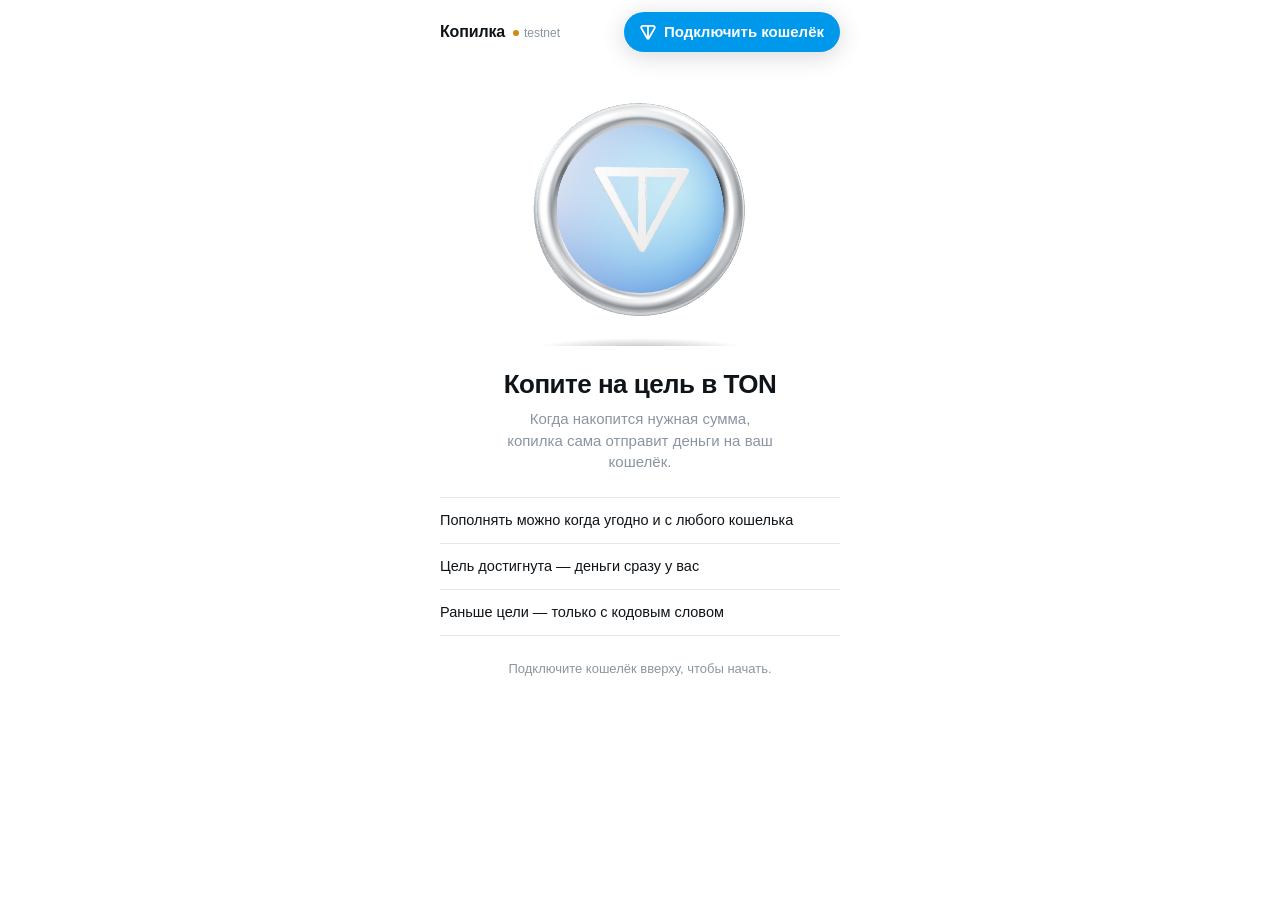
==== index.html @ f7be2a15 "Копилка TON: мини-приложение (testnet) Co-Authored-By: Claude Opus 5.5 <noreply@anthropic.com>" ====
<!doctype html>
<html lang="ru">
<head>
    <meta charset="utf-8" />
    <meta name="viewport" content="width=device-width, initial-scale=1, viewport-fit=cover" />
    <title>Копилка TON</title>
    <script src="https://telegram.org/js/telegram-web-app.js"></script>
    <link rel="icon" href="./icon.png" />
  <script type="module" crossorigin src="./assets/index-jgTUaUmh.js"></script>
  <link rel="stylesheet" crossorigin href="./assets/index-Dn2rWRCj.css">
</head>
<body>
<main class="app">
    <header class="top">
        <div class="brand">
            <span class="name">Копилка</span>
            <span class="net" id="net"></span>
        </div>
        <div id="ton-connect"></div>
    </header>

    <!-- Кошелёк не подключён -->
    <section id="view-connect" class="view" hidden>
        <div class="stage" id="coin-connect"></div>
        <div class="intro">
            <h1>Копите на цель в TON</h1>
            <p>Когда накопится нужная сумма, копилка сама отправит деньги на ваш кошелёк.</p>
        </div>
        <ul class="points">
            <li>Пополнять можно когда угодно и с любого кошелька</li>
            <li>Цель достигнута — деньги сразу у вас</li>
            <li>Раньше цели — только с кодовым словом</li>
        </ul>
        <p class="hint center">Подключите кошелёк вверху, чтобы начать.</p>
        <p class="warn" id="wrong-net" hidden></p>
    </section>

    <!-- Шаг 1: цель -->
    <section id="view-create" class="view" hidden>
        <form id="create-form" class="form" novalidate>
            <h1>Новая копилка</h1>
            <label class="field">
                <span>На какую сумму копим, TON</span>
                <input type="number" id="c-goal" min="1" step="1" inputmode="decimal" placeholder="500" required />
            </label>
            <label class="field">
                <span>Первый взнос, TON</span>
                <input type="number" id="c-first" min="0.1" step="0.1" value="1" inputmode="decimal" required />
            </label>
            <p class="summary" id="c-summary"></p>
            <p class="error" id="c-error" hidden></p>
            <button type="submit" class="primary">Дальше</button>
            <button type="button" class="link" id="c-back" hidden>Назад</button>
        </form>
    </section>

    <!-- Шаг 2: кодовое слово -->
    <section id="view-code" class="view" hidden>
        <div class="form">
            <h1>Ваше кодовое слово</h1>
            <p class="muted">Оно нужно, только если захотите забрать деньги раньше цели. Запишите его на бумагу или отдайте человеку, которому доверяете.</p>
            <div class="code" id="k-word">—</div>
            <button type="button" class="link center" id="k-copy">Скопировать</button>
            <p class="note">Слово показывается <b>один раз</b> и нигде не сохраняется — ни в приложении, ни в блокчейне. Потеряете его — деньги придут только после достижения цели.</p>
            <label class="check">
                <input type="checkbox" id="k-saved" />
                <span>Я сохранил(а) кодовое слово</span>
            </label>
            <button type="button" class="primary" id="k-create" disabled>Создать копилку</button>
            <button type="button" class="link" id="k-back">Назад</button>
        </div>
    </section>

    <!-- Копилка -->
    <section id="view-piggy" class="view" hidden>
        <div class="switcher" id="switcher" hidden>
            <select id="p-select" aria-label="Выбрать копилку"></select>
            <button type="button" class="link" id="p-new">Новая</button>
        </div>

        <div class="jar">
            <div class="ring-wrap">
                <svg class="ring" viewBox="0 0 100 100" aria-hidden="true">
                    <circle class="ring-track" cx="50" cy="50" r="47" />
                    <circle class="ring-fill" id="p-ring" cx="50" cy="50" r="47" pathLength="100" />
                </svg>
                <div class="stage" id="coin-piggy"></div>
            </div>
            <div class="balance"><span id="p-balance">—</span> <small>TON</small></div>
            <div class="status" id="p-status">—</div>
        </div>

        <div class="block" id="p-closed" hidden>
            <p class="center"><b>Копилка открыта.</b> Все деньги отправлены на ваш кошелёк.</p>
            <button type="button" class="primary" id="p-closed-new">Новая копилка</button>
            <button type="button" class="link center" id="p-forget">Убрать из списка</button>
        </div>

        <p class="block hint center" id="p-pending" hidden>Ждём подтверждения в сети — обычно до минуты.</p>

        <form class="block" id="p-deposit-form" novalidate>
            <div class="row">
                <input type="number" id="p-amount" min="0.01" step="0.1" inputmode="decimal" placeholder="Сумма, TON" aria-label="Сумма пополнения в TON" />
                <button type="submit" class="primary">Отложить</button>
            </div>
            <div class="chips" id="p-chips">
                <button type="button" data-amount="1">1</button>
                <button type="button" data-amount="5">5</button>
                <button type="button" data-amount="10">10</button>
                <button type="button" data-amount="25">25</button>
            </div>
        </form>

        <dl class="facts" id="p-facts">
            <div><dt>Цель</dt><dd id="p-goal">—</dd></div>
            <div><dt>Осталось</dt><dd id="p-left">—</dd></div>
            <div><dt>Всего внесено</dt><dd id="p-total">—</dd></div>
        </dl>

        <details class="block unlock" id="p-unlock">
            <summary>Забрать раньше цели</summary>
            <p class="hint">Введите кодовое слово, которое вы получили при создании копилки. Все деньги уйдут на ваш кошелёк, а копилка закроется.</p>
            <div class="row">
                <input type="text" id="p-word" autocomplete="off" autocapitalize="characters" spellcheck="false" placeholder="XXXX-XXXX-XXXX-XXXX" aria-label="Кодовое слово" />
                <button type="button" class="secondary" id="p-unlock-btn">Открыть</button>
            </div>
        </details>

        <div class="block addr">
            <span class="hint">Адрес копилки — пополнять можно с любого кошелька</span>
            <code id="p-address">—</code>
            <div class="row links">
                <button type="button" class="link" id="p-copy">Скопировать</button>
                <a class="link" id="p-explorer" target="_blank" rel="noopener">Tonviewer</a>
            </div>
        </div>
    </section>

    <div class="toast" id="toast" role="status" hidden></div>
</main>
</body>
</html>
---- assets/index-Dn2rWRCj.css ----
:root{--bg:var(--tg-theme-bg-color,#fff);--fg:var(--tg-theme-text-color,#0f1419);--muted:var(--tg-theme-hint-color,#8b95a1);--field:var(--tg-theme-secondary-bg-color,#f3f5f7);--accent:#0098ea;--accent-fg:#fff;--line:color-mix(in srgb, var(--muted) 22%, transparent);--ok:#2aa865;--warn:#d08a0e;--bad:var(--tg-theme-destructive-text-color,#e5484d);--font:-apple-system, BlinkMacSystemFont, "SF Pro Text", "Segoe UI", Roboto, "Helvetica Neue", Arial, sans-serif;--lightningcss-light:initial;--lightningcss-dark: ;color-scheme:light}@media (prefers-color-scheme:dark){:root{--bg:var(--tg-theme-bg-color,#0e1116);--fg:var(--tg-theme-text-color,#eef1f4);--muted:var(--tg-theme-hint-color,#7d8894);--field:var(--tg-theme-secondary-bg-color,#171b21);--lightningcss-light: ;--lightningcss-dark:initial;color-scheme:dark}}*{box-sizing:border-box}html,body{background:var(--bg);color:var(--fg);font:15px/1.45 var(--font);-webkit-font-smoothing:antialiased;margin:0}[hidden]{display:none!important}p{margin:0}.app{max-width:440px;padding:10px max(20px, env(safe-area-inset-right)) calc(32px + env(safe-area-inset-bottom)) max(20px, env(safe-area-inset-left));flex-direction:column;gap:8px;margin:0 auto;display:flex}.top{justify-content:space-between;align-items:center;gap:12px;min-height:44px;display:flex}.brand{white-space:nowrap;align-items:baseline;gap:8px;min-width:0;display:flex}#ton-connect{flex-shrink:0}.name{letter-spacing:-.01em;font-size:16px;font-weight:600}.net{color:var(--muted);font-size:12px}.net.test:before{content:"";background:var(--warn);vertical-align:1px;border-radius:50%;width:6px;height:6px;margin-right:5px;display:inline-block}@media (max-width:420px){.net{font-size:0}.net.test:before{margin-right:0}}.view{flex-direction:column;gap:24px;padding-top:4px;display:flex}.stage{aspect-ratio:1;width:100%;max-width:280px;margin:0 auto;position:relative}.stage canvas{cursor:grab;display:block}.stage canvas:active{cursor:grabbing}.intro{text-align:center;flex-direction:column;gap:8px;display:flex}h1{letter-spacing:-.02em;text-wrap:balance;margin:0;font-size:26px;font-weight:700;line-height:1.15}.intro p{color:var(--muted);max-width:32ch;margin:0 auto}.points{gap:0;margin:0;padding:0;list-style:none;display:grid}.points li{border-top:1px solid var(--line);padding:12px 0;font-size:14.5px}.points li:last-child{border-bottom:1px solid var(--line)}.hint{color:var(--muted);font-size:13px}#view-connect .hint{text-align:center}.warn{color:var(--warn);text-align:center;font-size:14px}.form{flex-direction:column;gap:16px;display:flex}.field{flex-direction:column;gap:6px;display:flex}.field>span{color:var(--muted);font-size:13px}.field em{opacity:.75;font-style:normal}input,select{font:inherit;color:var(--fg);background:var(--field);appearance:none;border:1px solid #0000;border-radius:12px;width:100%;min-width:0;padding:12px 14px;font-size:16px}select{background-image:linear-gradient(45deg, transparent 50%, var(--muted) 50%), linear-gradient(135deg, var(--muted) 50%, transparent 50%);background-position:calc(100% - 20px) 52%,calc(100% - 15px) 52%;background-repeat:no-repeat;background-size:5px 5px;padding-right:36px}input:focus,select:focus{border-color:var(--accent);outline:none}button:focus-visible,a:focus-visible,summary:focus-visible{outline:2px solid var(--accent);outline-offset:2px;border-radius:8px}.chips{flex-wrap:wrap;gap:6px;margin-top:-8px;display:flex}.chips button{font:inherit;cursor:pointer;color:var(--fg);border:1px solid var(--line);background:0 0;border-radius:999px;padding:6px 12px;font-size:13px}.chips button:hover{border-color:var(--accent)}.summary{color:var(--muted);font-size:13.5px;line-height:1.5}.error{color:var(--bad);font-size:14px}button,a.link{font:inherit;cursor:pointer;text-decoration:none}.primary,.secondary{text-align:center;border:0;border-radius:14px;padding:14px 18px;font-size:15px;font-weight:600}.primary{background:var(--accent);color:var(--accent-fg)}.secondary{background:var(--field);color:var(--fg)}.primary:disabled,.secondary:disabled{opacity:.4;cursor:not-allowed}.link{color:var(--accent);background:0 0;border:0;padding:4px 0;font-size:14px}.row{flex-wrap:wrap;align-items:center;gap:8px;display:flex}.row>input{flex:140px}.row.links{gap:18px}.switcher{align-items:center;gap:12px;display:flex}.switcher select{flex:1;padding:9px 36px 9px 12px;font-size:14px}.jar{text-align:center;flex-direction:column;align-items:center;gap:6px;display:flex}.jar .stage{max-width:240px;margin-bottom:4px}.balance{letter-spacing:-.03em;font-variant-numeric:tabular-nums;font-size:44px;font-weight:700;line-height:1}.balance small{color:var(--muted);letter-spacing:0;font-size:17px;font-weight:500}.status{color:var(--muted);font-size:13px}.status.open{color:var(--ok)}.status.emergency{color:var(--warn)}.goal{width:100%;margin-top:10px}.bar{background:var(--line);border-radius:999px;height:4px;overflow:hidden}.bar i{background:var(--accent);border-radius:999px;width:0;height:100%;transition:width .8s;display:block}.goal p{color:var(--muted);font-variant-numeric:tabular-nums;margin-top:8px;font-size:12.5px}.facts{margin:0}.facts div{border-top:1px solid var(--line);justify-content:space-between;gap:16px;padding:12px 0;display:flex}.facts div:last-child{border-bottom:1px solid var(--line)}.facts dt{color:var(--muted);white-space:nowrap}.facts dd{text-align:right;font-variant-numeric:tabular-nums;margin:0}.block{flex-direction:column;gap:10px;display:flex}.block .chips{margin-top:0}.center{text-align:center;align-self:center}.muted{color:var(--muted)}.ring-wrap{aspect-ratio:1;width:100%;max-width:270px;margin:0 auto 6px;position:relative}.ring{width:100%;height:100%;position:absolute;inset:0;transform:rotate(-90deg)}.ring circle{fill:none;stroke-width:1.6px}.ring-track{stroke:var(--line)}.ring-fill{stroke:var(--accent);stroke-linecap:round;stroke-dasharray:0 100;transition:stroke-dasharray 1s cubic-bezier(.2,.8,.2,1)}.ring-wrap .stage{aspect-ratio:auto;width:auto;max-width:none;position:absolute;inset:7%}.code{letter-spacing:.06em;text-align:center;background:var(--field);-webkit-user-select:all;user-select:all;word-break:break-word;border-radius:16px;padding:20px 12px;font:600 24px/1.2 ui-monospace,SFMono-Regular,Menlo,Consolas,monospace}.note{color:var(--muted);font-size:13.5px;line-height:1.5}.note b{color:var(--fg)}.check{cursor:pointer;align-items:center;gap:10px;font-size:15px;display:flex}.check input{width:20px;height:20px;accent-color:var(--accent);appearance:auto;-webkit-appearance:checkbox;flex:none;padding:0}.unlock summary{cursor:pointer;color:var(--muted);text-align:center;padding:6px 0;font-size:14px;list-style:none}.unlock summary::-webkit-details-marker{display:none}.unlock[open] summary{color:var(--fg)}#p-word{letter-spacing:.04em;text-transform:uppercase;font-family:ui-monospace,SFMono-Regular,Menlo,Consolas,monospace}.addr code{word-break:break-all;color:var(--fg);font:12.5px/1.5 ui-monospace,SFMono-Regular,Menlo,Consolas,monospace}.toast{left:50%;bottom:calc(20px + env(safe-area-inset-bottom));background:var(--fg);max-width:min(90vw,420px);color:var(--bg);z-index:10;border-radius:999px;padding:10px 16px;font-size:14px;position:fixed;transform:translate(-50%)}@media (prefers-reduced-motion:reduce){.bar i{transition:none}}
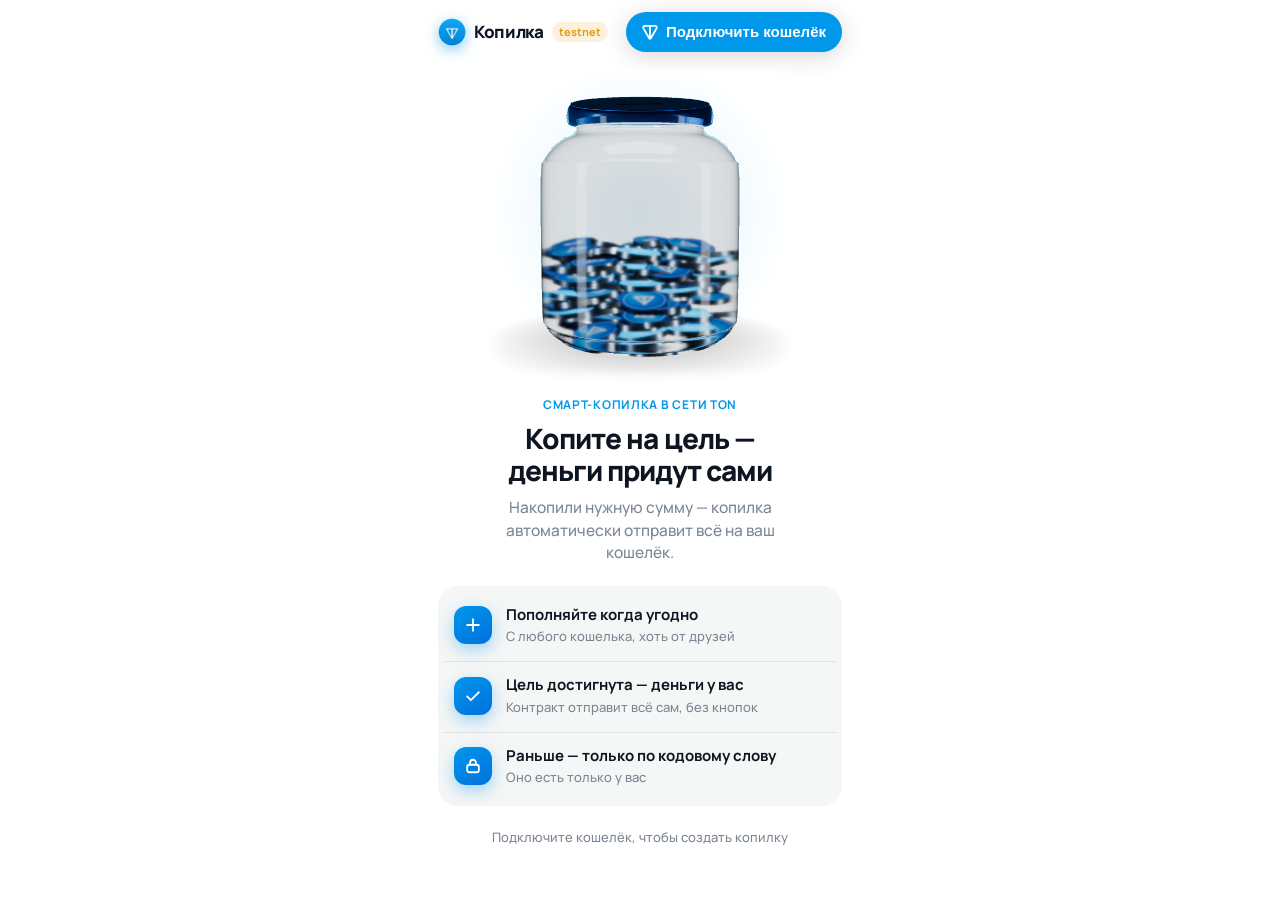
==== commit 53c7e202: "Новый дизайн и 3D-копилка: стеклянная банка с монетами TON Co-Authored-By: Claude Opus 5.5 <noreply@" ====
--- a/index.html
+++ b/index.html
@@ -5,14 +5,18 @@
     <meta name="viewport" content="width=device-width, initial-scale=1, viewport-fit=cover" />
     <title>Копилка TON</title>
     <script src="https://telegram.org/js/telegram-web-app.js"></script>
+    <link rel="preconnect" href="https://fonts.googleapis.com" />
+    <link rel="preconnect" href="https://fonts.gstatic.com" crossorigin />
+    <link rel="stylesheet" href="https://fonts.googleapis.com/css2?family=Manrope:wght@400;500;600;700;800&display=swap" />
     <link rel="icon" href="./icon.png" />
-  <script type="module" crossorigin src="./assets/index-jgTUaUmh.js"></script>
-  <link rel="stylesheet" crossorigin href="./assets/index-Dn2rWRCj.css">
+  <script type="module" crossorigin src="./assets/index-BPa3UVWU.js"></script>
+  <link rel="stylesheet" crossorigin href="./assets/index-NDatwYWM.css">
 </head>
 <body>
 <main class="app">
     <header class="top">
         <div class="brand">
+            <img class="mark" src="./icon.png" alt="" width="28" height="28" />
             <span class="name">Копилка</span>
             <span class="net" id="net"></span>
         </div>
@@ -21,53 +25,79 @@
 
     <!-- Кошелёк не подключён -->
     <section id="view-connect" class="view" hidden>
-        <div class="stage" id="coin-connect"></div>
+        <div class="stage hero-stage" id="coin-connect"></div>
         <div class="intro">
-            <h1>Копите на цель в TON</h1>
-            <p>Когда накопится нужная сумма, копилка сама отправит деньги на ваш кошелёк.</p>
+            <span class="eyebrow">Смарт-копилка в сети TON</span>
+            <h1>Копите на цель — деньги придут сами</h1>
+            <p>Накопили нужную сумму — копилка автоматически отправит всё на ваш кошелёк.</p>
         </div>
-        <ul class="points">
-            <li>Пополнять можно когда угодно и с любого кошелька</li>
-            <li>Цель достигнута — деньги сразу у вас</li>
-            <li>Раньше цели — только с кодовым словом</li>
+        <ul class="features">
+            <li>
+                <span class="ico" aria-hidden="true"><svg viewBox="0 0 24 24"><path d="M12 5v14M5 12h14"/></svg></span>
+                <div><b>Пополняйте когда угодно</b><small>С любого кошелька, хоть от друзей</small></div>
+            </li>
+            <li>
+                <span class="ico" aria-hidden="true"><svg viewBox="0 0 24 24"><path d="M5 12.5l4.5 4.5L19 7.5"/></svg></span>
+                <div><b>Цель достигнута — деньги у вас</b><small>Контракт отправит всё сам, без кнопок</small></div>
+            </li>
+            <li>
+                <span class="ico" aria-hidden="true"><svg viewBox="0 0 24 24"><rect x="5" y="10.5" width="14" height="9" rx="2.5"/><path d="M8.5 10.5V8a3.5 3.5 0 0 1 7 0v2.5"/></svg></span>
+                <div><b>Раньше — только по кодовому слову</b><small>Оно есть только у вас</small></div>
+            </li>
         </ul>
-        <p class="hint center">Подключите кошелёк вверху, чтобы начать.</p>
+        <p class="hint center">Подключите кошелёк, чтобы создать копилку</p>
         <p class="warn" id="wrong-net" hidden></p>
     </section>
 
     <!-- Шаг 1: цель -->
     <section id="view-create" class="view" hidden>
         <form id="create-form" class="form" novalidate>
-            <h1>Новая копилка</h1>
+            <div class="step">Шаг 1 из 2</div>
+            <h1>На что копим?</h1>
+            <label class="big-field">
+                <span>Цель</span>
+                <div class="big-input">
+                    <input type="number" id="c-goal" min="1" step="1" inputmode="decimal" placeholder="500" required />
+                    <em>TON</em>
+                </div>
+            </label>
+            <div class="chips" id="c-goal-chips">
+                <button type="button" data-goal="50">50</button>
+                <button type="button" data-goal="100">100</button>
+                <button type="button" data-goal="500">500</button>
+                <button type="button" data-goal="1000">1 000</button>
+            </div>
             <label class="field">
-                <span>На какую сумму копим, TON</span>
-                <input type="number" id="c-goal" min="1" step="1" inputmode="decimal" placeholder="500" required />
-            </label>
-            <label class="field">
-                <span>Первый взнос, TON</span>
-                <input type="number" id="c-first" min="0.1" step="0.1" value="1" inputmode="decimal" required />
+                <span>Первый взнос</span>
+                <div class="suffix-input">
+                    <input type="number" id="c-first" min="0.1" step="0.1" value="1" inputmode="decimal" required />
+                    <em>TON</em>
+                </div>
             </label>
             <p class="summary" id="c-summary"></p>
             <p class="error" id="c-error" hidden></p>
             <button type="submit" class="primary">Дальше</button>
-            <button type="button" class="link" id="c-back" hidden>Назад</button>
+            <button type="button" class="link center" id="c-back" hidden>Назад</button>
         </form>
     </section>
 
     <!-- Шаг 2: кодовое слово -->
     <section id="view-code" class="view" hidden>
         <div class="form">
+            <div class="step">Шаг 2 из 2</div>
             <h1>Ваше кодовое слово</h1>
-            <p class="muted">Оно нужно, только если захотите забрать деньги раньше цели. Запишите его на бумагу или отдайте человеку, которому доверяете.</p>
-            <div class="code" id="k-word">—</div>
-            <button type="button" class="link center" id="k-copy">Скопировать</button>
-            <p class="note">Слово показывается <b>один раз</b> и нигде не сохраняется — ни в приложении, ни в блокчейне. Потеряете его — деньги придут только после достижения цели.</p>
+            <p class="muted">Понадобится, только если захотите забрать деньги раньше цели. Запишите на бумагу или отдайте тому, кому доверяете.</p>
+            <div class="code-card">
+                <div class="code" id="k-word">—</div>
+                <button type="button" class="chip-btn" id="k-copy">Скопировать</button>
+            </div>
+            <p class="note">Слово показывается <b>один раз</b> и нигде не сохраняется. Потеряете его — деньги придут только после достижения цели.</p>
             <label class="check">
                 <input type="checkbox" id="k-saved" />
                 <span>Я сохранил(а) кодовое слово</span>
             </label>
             <button type="button" class="primary" id="k-create" disabled>Создать копилку</button>
-            <button type="button" class="link" id="k-back">Назад</button>
+            <button type="button" class="link center" id="k-back">Назад</button>
         </div>
     </section>
 
@@ -75,63 +105,63 @@
     <section id="view-piggy" class="view" hidden>
         <div class="switcher" id="switcher" hidden>
             <select id="p-select" aria-label="Выбрать копилку"></select>
-            <button type="button" class="link" id="p-new">Новая</button>
+            <button type="button" class="chip-btn" id="p-new">+ Новая</button>
         </div>
 
         <div class="jar">
-            <div class="ring-wrap">
-                <svg class="ring" viewBox="0 0 100 100" aria-hidden="true">
-                    <circle class="ring-track" cx="50" cy="50" r="47" />
-                    <circle class="ring-fill" id="p-ring" cx="50" cy="50" r="47" pathLength="100" />
-                </svg>
-                <div class="stage" id="coin-piggy"></div>
+            <div class="stage" id="coin-piggy"></div>
+            <div class="balance"><span id="p-balance">—</span><small>TON</small></div>
+            <div class="progress">
+                <div class="bar"><i id="p-ring"></i></div>
+                <div class="progress-row"><span id="p-status">—</span><span id="p-left">—</span></div>
             </div>
-            <div class="balance"><span id="p-balance">—</span> <small>TON</small></div>
-            <div class="status" id="p-status">—</div>
         </div>
 
-        <div class="block" id="p-closed" hidden>
-            <p class="center"><b>Копилка открыта.</b> Все деньги отправлены на ваш кошелёк.</p>
+        <div class="panel" id="p-closed" hidden>
+            <p class="center"><b>Копилка открыта.</b><br />Все деньги отправлены на ваш кошелёк.</p>
             <button type="button" class="primary" id="p-closed-new">Новая копилка</button>
             <button type="button" class="link center" id="p-forget">Убрать из списка</button>
         </div>
 
-        <p class="block hint center" id="p-pending" hidden>Ждём подтверждения в сети — обычно до минуты.</p>
+        <p class="panel hint center" id="p-pending" hidden>Ждём подтверждения в сети — обычно до минуты</p>
 
-        <form class="block" id="p-deposit-form" novalidate>
+        <form class="panel" id="p-deposit-form" novalidate>
+            <div class="panel-title">Отложить</div>
             <div class="row">
-                <input type="number" id="p-amount" min="0.01" step="0.1" inputmode="decimal" placeholder="Сумма, TON" aria-label="Сумма пополнения в TON" />
-                <button type="submit" class="primary">Отложить</button>
+                <div class="suffix-input grow">
+                    <input type="number" id="p-amount" min="0.01" step="0.1" inputmode="decimal" placeholder="0" aria-label="Сумма пополнения в TON" />
+                    <em>TON</em>
+                </div>
+                <button type="submit" class="primary">Положить</button>
             </div>
             <div class="chips" id="p-chips">
-                <button type="button" data-amount="1">1</button>
-                <button type="button" data-amount="5">5</button>
-                <button type="button" data-amount="10">10</button>
-                <button type="button" data-amount="25">25</button>
+                <button type="button" data-amount="1">+1</button>
+                <button type="button" data-amount="5">+5</button>
+                <button type="button" data-amount="10">+10</button>
+                <button type="button" data-amount="25">+25</button>
             </div>
         </form>
 
-        <dl class="facts" id="p-facts">
-            <div><dt>Цель</dt><dd id="p-goal">—</dd></div>
-            <div><dt>Осталось</dt><dd id="p-left">—</dd></div>
-            <div><dt>Всего внесено</dt><dd id="p-total">—</dd></div>
-        </dl>
+        <div class="stats" id="p-facts">
+            <div><small>Цель</small><b id="p-goal">—</b></div>
+            <div><small>Внесено</small><b id="p-total">—</b></div>
+        </div>
 
-        <details class="block unlock" id="p-unlock">
+        <details class="panel unlock" id="p-unlock">
             <summary>Забрать раньше цели</summary>
-            <p class="hint">Введите кодовое слово, которое вы получили при создании копилки. Все деньги уйдут на ваш кошелёк, а копилка закроется.</p>
+            <p class="hint">Введите кодовое слово из шага создания. Все деньги уйдут на ваш кошелёк, копилка закроется.</p>
             <div class="row">
-                <input type="text" id="p-word" autocomplete="off" autocapitalize="characters" spellcheck="false" placeholder="XXXX-XXXX-XXXX-XXXX" aria-label="Кодовое слово" />
+                <input type="text" id="p-word" class="grow" autocomplete="off" autocapitalize="characters" spellcheck="false" placeholder="XXXX-XXXX-XXXX-XXXX" aria-label="Кодовое слово" />
                 <button type="button" class="secondary" id="p-unlock-btn">Открыть</button>
             </div>
         </details>
 
-        <div class="block addr">
+        <div class="addr">
             <span class="hint">Адрес копилки — пополнять можно с любого кошелька</span>
             <code id="p-address">—</code>
             <div class="row links">
                 <button type="button" class="link" id="p-copy">Скопировать</button>
-                <a class="link" id="p-explorer" target="_blank" rel="noopener">Tonviewer</a>
+                <a class="link" id="p-explorer" target="_blank" rel="noopener">Открыть в Tonviewer</a>
             </div>
         </div>
     </section>
--- a/assets/index-NDatwYWM.css
+++ b/assets/index-NDatwYWM.css
@@ -0,0 +1 @@
+:root{--bg:var(--tg-theme-bg-color,#fff);--fg:var(--tg-theme-text-color,#0d1520);--muted:var(--tg-theme-hint-color,#7c8794);--panel:color-mix(in srgb, var(--fg) 4%, var(--bg));--field:color-mix(in srgb, var(--fg) 6%, var(--bg));--line:color-mix(in srgb, var(--fg) 9%, transparent);--accent:#0098ea;--accent-2:#0070dd;--accent-soft:color-mix(in srgb, var(--accent) 14%, transparent);--ok:#20b26b;--warn:#e09b12;--bad:var(--tg-theme-destructive-text-color,#ef4f5a);--radius:20px;--font:"Manrope", -apple-system, BlinkMacSystemFont, "Segoe UI", Roboto, Arial, sans-serif;--mono:ui-monospace, SFMono-Regular, Menlo, Consolas, monospace;--lightningcss-light:initial;--lightningcss-dark: ;color-scheme:light}@media (prefers-color-scheme:dark){:root{--bg:var(--tg-theme-bg-color,#0b0f15);--fg:var(--tg-theme-text-color,#eef3f8);--muted:var(--tg-theme-hint-color,#7d8a99);--lightningcss-light: ;--lightningcss-dark:initial;color-scheme:dark}}*{box-sizing:border-box}html,body{background:var(--bg);color:var(--fg);font:500 15px/1.45 var(--font);-webkit-font-smoothing:antialiased;margin:0}[hidden]{display:none!important}p{margin:0}b{font-weight:700}.app{max-width:440px;padding:8px max(18px, env(safe-area-inset-right)) calc(36px + env(safe-area-inset-bottom)) max(18px, env(safe-area-inset-left));flex-direction:column;gap:6px;margin:0 auto;display:flex}.top{justify-content:space-between;align-items:center;gap:10px;min-height:48px;display:flex}.brand{white-space:nowrap;align-items:center;gap:8px;min-width:0;display:flex}.mark{box-shadow:0 4px 14px color-mix(in srgb, var(--accent) 45%, transparent);border-radius:50%}.name{letter-spacing:-.02em;font-size:17px;font-weight:800}.net{color:var(--warn);background:color-mix(in srgb, var(--warn) 14%, transparent);border-radius:999px;padding:2px 7px;font-size:11px;font-weight:700}.net:empty{display:none}#ton-connect{flex-shrink:0}@media (max-width:380px){.name{display:none}}.view{flex-direction:column;gap:22px;padding-top:2px;display:flex}.stage{aspect-ratio:1;width:100%;max-width:300px;margin:0 auto;position:relative}.hero-stage{max-width:320px;margin-bottom:-10px}.stage canvas{cursor:grab;-webkit-mask-composite:source-in;display:block;-webkit-mask-image:linear-gradient(90deg,#0000,#000 7% 93%,#0000),linear-gradient(#0000,#000 5% 95%,#0000);mask-image:linear-gradient(90deg,#0000,#000 7% 93%,#0000),linear-gradient(#0000,#000 5% 95%,#0000);-webkit-mask-composite:source-in;mask-composite:intersect}.stage canvas:active{cursor:grabbing}.intro{text-align:center;flex-direction:column;align-items:center;gap:10px;display:flex}.eyebrow{letter-spacing:.06em;text-transform:uppercase;color:var(--accent);font-size:12px;font-weight:700}h1{letter-spacing:-.035em;text-wrap:balance;margin:0;font-size:28px;font-weight:800;line-height:1.12}.intro p{color:var(--muted);max-width:30ch;font-size:15.5px}.features{background:var(--panel);border-radius:var(--radius);gap:2px;margin:0;padding:6px;list-style:none;display:grid}.features li{align-items:center;gap:14px;padding:12px 10px;display:flex}.features li+li{border-top:1px solid var(--line)}.features b{font-size:15px;display:block}.features small{color:var(--muted);font-size:13px}.ico{background:linear-gradient(145deg, var(--accent), var(--accent-2));width:38px;height:38px;box-shadow:0 6px 16px color-mix(in srgb, var(--accent) 35%, transparent);border-radius:12px;flex:none;place-items:center;display:grid}.ico svg{fill:none;stroke:#fff;stroke-width:2.2px;stroke-linecap:round;stroke-linejoin:round;width:20px;height:20px}.hint{color:var(--muted);font-size:13px}.center{text-align:center;align-self:center}.warn{color:var(--warn);text-align:center;font-size:14px}.muted{color:var(--muted)}.form{flex-direction:column;gap:16px;display:flex}.step{letter-spacing:.06em;text-transform:uppercase;color:var(--accent);font-size:12px;font-weight:700}.field{flex-direction:column;gap:8px;display:flex}.field>span,.big-field>span{color:var(--muted);font-size:13px;font-weight:600}.big-field{flex-direction:column;gap:8px;display:flex}input,select{font:inherit;color:var(--fg);background:var(--field);appearance:none;border:1.5px solid #0000;border-radius:16px;width:100%;min-width:0;padding:14px 16px;font-size:16px;transition:border-color .15s,background .15s}input::placeholder{color:color-mix(in srgb, var(--muted) 70%, transparent)}input:focus,select:focus{border-color:var(--accent);background:var(--bg);outline:none}input[type=number]::-webkit-inner-spin-button{-webkit-appearance:none}.big-input,.suffix-input{align-items:center;display:flex;position:relative}.big-input input{letter-spacing:-.03em;border-radius:22px;padding:16px 84px 16px 20px;font-size:40px;font-weight:800}.big-input em,.suffix-input em{color:var(--muted);pointer-events:none;font-style:normal;font-weight:700;position:absolute;right:18px}.big-input em{font-size:18px}.suffix-input input{padding-right:60px}.grow{flex:150px}select{background-image:linear-gradient(45deg, transparent 50%, var(--muted) 50%), linear-gradient(135deg, var(--muted) 50%, transparent 50%);background-position:calc(100% - 20px) 52%,calc(100% - 15px) 52%;background-repeat:no-repeat;background-size:5px 5px;padding-right:38px}button:focus-visible,a:focus-visible,summary:focus-visible{outline:2px solid var(--accent);outline-offset:2px}.chips{flex-wrap:wrap;gap:8px;display:flex}#c-goal-chips{margin-top:-6px}.chips button,.chip-btn{font:inherit;cursor:pointer;background:var(--accent-soft);color:var(--accent);border:0;border-radius:999px;padding:8px 14px;font-size:14px;font-weight:700;transition:transform .1s,background .15s}.chips button:active,.chip-btn:active{transform:scale(.96)}.summary{color:var(--muted);background:var(--panel);border-radius:16px;padding:14px 16px;font-size:13.5px;line-height:1.55}.error{color:var(--bad);font-size:14px;font-weight:600}button,a.link{font:inherit;cursor:pointer;text-decoration:none}.primary,.secondary{text-align:center;border:0;border-radius:16px;padding:15px 20px;font-size:15.5px;font-weight:800;transition:transform .1s,opacity .15s,box-shadow .15s}.primary{color:#fff;background:linear-gradient(135deg, #20aaff, var(--accent) 45%, var(--accent-2));box-shadow:0 10px 24px -8px color-mix(in srgb, var(--accent) 70%, transparent), inset 0 1px 0 #ffffff40}.secondary{background:var(--field);color:var(--fg)}.primary:active,.secondary:active{transform:scale(.98)}.primary:disabled,.secondary:disabled{opacity:.4;cursor:not-allowed;box-shadow:none;transform:none}.link{color:var(--accent);background:0 0;border:0;padding:4px 0;font-size:14px;font-weight:700}.row{flex-wrap:wrap;align-items:center;gap:8px;display:flex}.row.links{gap:18px}.code-card{border-radius:var(--radius);border:1.5px dashed color-mix(in srgb, var(--accent) 50%, transparent);background:linear-gradient(180deg, var(--accent-soft), transparent);flex-direction:column;align-items:center;gap:14px;padding:24px 16px 18px;display:flex}.code{font:700 25px/1.2 var(--mono);letter-spacing:.08em;text-align:center;-webkit-user-select:all;user-select:all;word-break:break-word}.note{color:var(--muted);font-size:13.5px;line-height:1.55}.note b{color:var(--fg)}.check{cursor:pointer;align-items:center;gap:12px;padding:4px 0;font-size:15px;font-weight:600;display:flex}.check input{width:22px;height:22px;accent-color:var(--accent);appearance:auto;-webkit-appearance:checkbox;flex:none;padding:0}.switcher{align-items:center;gap:10px;display:flex}.switcher select{border-radius:14px;flex:1;padding:10px 38px 10px 14px;font-size:14px}.jar{flex-direction:column;align-items:center;gap:4px;display:flex}.jar .stage{margin-bottom:-6px}.balance{letter-spacing:-.045em;font-variant-numeric:tabular-nums;align-items:baseline;gap:8px;font-size:48px;font-weight:800;line-height:1;display:flex}.balance small{color:var(--muted);letter-spacing:0;font-size:18px;font-weight:700}.progress{flex-direction:column;gap:8px;width:100%;margin-top:14px;display:flex}.bar{background:var(--field);border-radius:999px;height:10px;overflow:hidden}.bar i{background:linear-gradient(90deg, #36b9ff, var(--accent), var(--accent-2));width:0;height:100%;box-shadow:0 0 14px color-mix(in srgb, var(--accent) 60%, transparent);border-radius:999px;transition:width 1s cubic-bezier(.2,.8,.2,1);display:block}.progress-row{color:var(--muted);font-variant-numeric:tabular-nums;justify-content:space-between;gap:12px;font-size:13px;font-weight:600;display:flex}#p-status{color:var(--fg)}.panel{background:var(--panel);border-radius:var(--radius);flex-direction:column;gap:12px;padding:16px;display:flex}.panel-title{font-size:16px;font-weight:800}.stats{grid-template-columns:1fr 1fr;gap:10px;display:grid}.stats div{background:var(--panel);border-radius:18px;flex-direction:column;gap:2px;padding:14px 16px;display:flex}.stats small{color:var(--muted);font-size:12.5px;font-weight:600}.stats b{letter-spacing:-.02em;font-variant-numeric:tabular-nums;font-size:18px;font-weight:800}.unlock summary{cursor:pointer;justify-content:space-between;align-items:center;font-size:15px;font-weight:700;list-style:none;display:flex}.unlock summary:after{content:"›";color:var(--muted);font-size:22px;line-height:1;transition:transform .2s}.unlock[open] summary:after{transform:rotate(90deg)}.unlock summary::-webkit-details-marker{display:none}#p-word{font-family:var(--mono);letter-spacing:.05em;text-transform:uppercase}.addr{flex-direction:column;gap:6px;padding:4px 4px 0;display:flex}.addr code{font:12.5px/1.5 var(--mono);word-break:break-all;color:var(--fg);opacity:.85}.toast{left:50%;bottom:calc(20px + env(safe-area-inset-bottom));background:var(--fg);max-width:min(90vw,420px);color:var(--bg);z-index:10;border-radius:999px;padding:11px 18px;font-size:14px;font-weight:600;position:fixed;transform:translate(-50%);box-shadow:0 10px 30px #00000040}@media (prefers-reduced-motion:reduce){.bar i{transition:none}}
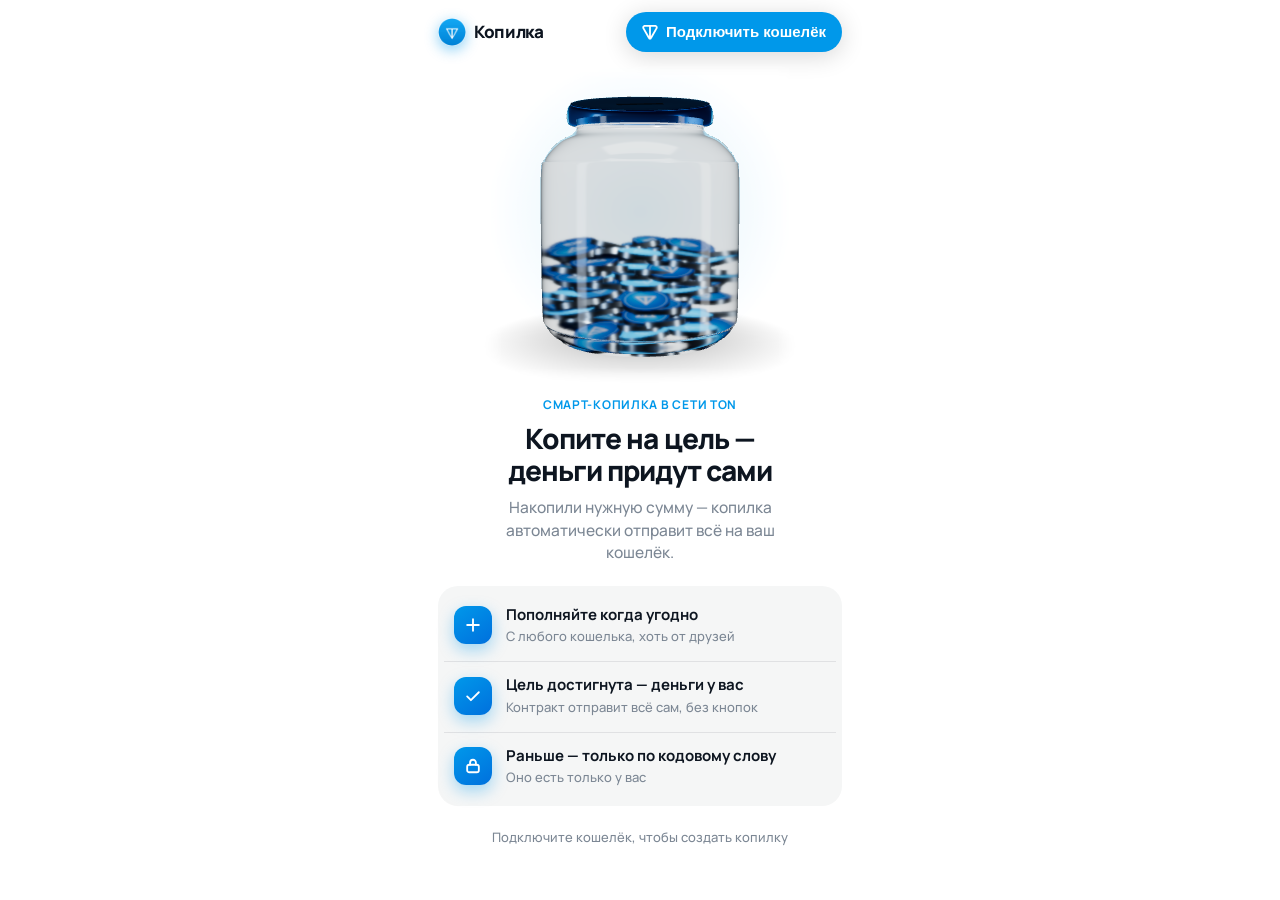
==== commit 39e76e49: "Основная сеть TON на главной, тестовая — в /testnet/ Co-Authored-By: Claude Opus 5.5 <noreply@anthro" ====
--- a/index.html
+++ b/index.html
@@ -1,172 +1,175 @@
-<!doctype html>
-<html lang="ru">
-<head>
-    <meta charset="utf-8" />
-    <meta name="viewport" content="width=device-width, initial-scale=1, viewport-fit=cover" />
-    <title>Копилка TON</title>
-    <script src="https://telegram.org/js/telegram-web-app.js"></script>
-    <link rel="preconnect" href="https://fonts.googleapis.com" />
-    <link rel="preconnect" href="https://fonts.gstatic.com" crossorigin />
-    <link rel="stylesheet" href="https://fonts.googleapis.com/css2?family=Manrope:wght@400;500;600;700;800&display=swap" />
-    <link rel="icon" href="./icon.png" />
-  <script type="module" crossorigin src="./assets/index-BPa3UVWU.js"></script>
-  <link rel="stylesheet" crossorigin href="./assets/index-NDatwYWM.css">
-</head>
-<body>
-<main class="app">
-    <header class="top">
-        <div class="brand">
-            <img class="mark" src="./icon.png" alt="" width="28" height="28" />
-            <span class="name">Копилка</span>
-            <span class="net" id="net"></span>
-        </div>
-        <div id="ton-connect"></div>
-    </header>
-
-    <!-- Кошелёк не подключён -->
-    <section id="view-connect" class="view" hidden>
-        <div class="stage hero-stage" id="coin-connect"></div>
-        <div class="intro">
-            <span class="eyebrow">Смарт-копилка в сети TON</span>
-            <h1>Копите на цель — деньги придут сами</h1>
-            <p>Накопили нужную сумму — копилка автоматически отправит всё на ваш кошелёк.</p>
-        </div>
-        <ul class="features">
-            <li>
-                <span class="ico" aria-hidden="true"><svg viewBox="0 0 24 24"><path d="M12 5v14M5 12h14"/></svg></span>
-                <div><b>Пополняйте когда угодно</b><small>С любого кошелька, хоть от друзей</small></div>
-            </li>
-            <li>
-                <span class="ico" aria-hidden="true"><svg viewBox="0 0 24 24"><path d="M5 12.5l4.5 4.5L19 7.5"/></svg></span>
-                <div><b>Цель достигнута — деньги у вас</b><small>Контракт отправит всё сам, без кнопок</small></div>
-            </li>
-            <li>
-                <span class="ico" aria-hidden="true"><svg viewBox="0 0 24 24"><rect x="5" y="10.5" width="14" height="9" rx="2.5"/><path d="M8.5 10.5V8a3.5 3.5 0 0 1 7 0v2.5"/></svg></span>
-                <div><b>Раньше — только по кодовому слову</b><small>Оно есть только у вас</small></div>
-            </li>
-        </ul>
-        <p class="hint center">Подключите кошелёк, чтобы создать копилку</p>
-        <p class="warn" id="wrong-net" hidden></p>
-    </section>
-
-    <!-- Шаг 1: цель -->
-    <section id="view-create" class="view" hidden>
-        <form id="create-form" class="form" novalidate>
-            <div class="step">Шаг 1 из 2</div>
-            <h1>На что копим?</h1>
-            <label class="big-field">
-                <span>Цель</span>
-                <div class="big-input">
-                    <input type="number" id="c-goal" min="1" step="1" inputmode="decimal" placeholder="500" required />
-                    <em>TON</em>
-                </div>
-            </label>
-            <div class="chips" id="c-goal-chips">
-                <button type="button" data-goal="50">50</button>
-                <button type="button" data-goal="100">100</button>
-                <button type="button" data-goal="500">500</button>
-                <button type="button" data-goal="1000">1 000</button>
-            </div>
-            <label class="field">
-                <span>Первый взнос</span>
-                <div class="suffix-input">
-                    <input type="number" id="c-first" min="0.1" step="0.1" value="1" inputmode="decimal" required />
-                    <em>TON</em>
-                </div>
-            </label>
-            <p class="summary" id="c-summary"></p>
-            <p class="error" id="c-error" hidden></p>
-            <button type="submit" class="primary">Дальше</button>
-            <button type="button" class="link center" id="c-back" hidden>Назад</button>
-        </form>
-    </section>
-
-    <!-- Шаг 2: кодовое слово -->
-    <section id="view-code" class="view" hidden>
-        <div class="form">
-            <div class="step">Шаг 2 из 2</div>
-            <h1>Ваше кодовое слово</h1>
-            <p class="muted">Понадобится, только если захотите забрать деньги раньше цели. Запишите на бумагу или отдайте тому, кому доверяете.</p>
-            <div class="code-card">
-                <div class="code" id="k-word">—</div>
-                <button type="button" class="chip-btn" id="k-copy">Скопировать</button>
-            </div>
-            <p class="note">Слово показывается <b>один раз</b> и нигде не сохраняется. Потеряете его — деньги придут только после достижения цели.</p>
-            <label class="check">
-                <input type="checkbox" id="k-saved" />
-                <span>Я сохранил(а) кодовое слово</span>
-            </label>
-            <button type="button" class="primary" id="k-create" disabled>Создать копилку</button>
-            <button type="button" class="link center" id="k-back">Назад</button>
-        </div>
-    </section>
-
-    <!-- Копилка -->
-    <section id="view-piggy" class="view" hidden>
-        <div class="switcher" id="switcher" hidden>
-            <select id="p-select" aria-label="Выбрать копилку"></select>
-            <button type="button" class="chip-btn" id="p-new">+ Новая</button>
-        </div>
-
-        <div class="jar">
-            <div class="stage" id="coin-piggy"></div>
-            <div class="balance"><span id="p-balance">—</span><small>TON</small></div>
-            <div class="progress">
-                <div class="bar"><i id="p-ring"></i></div>
-                <div class="progress-row"><span id="p-status">—</span><span id="p-left">—</span></div>
-            </div>
-        </div>
-
-        <div class="panel" id="p-closed" hidden>
-            <p class="center"><b>Копилка открыта.</b><br />Все деньги отправлены на ваш кошелёк.</p>
-            <button type="button" class="primary" id="p-closed-new">Новая копилка</button>
-            <button type="button" class="link center" id="p-forget">Убрать из списка</button>
-        </div>
-
-        <p class="panel hint center" id="p-pending" hidden>Ждём подтверждения в сети — обычно до минуты</p>
-
-        <form class="panel" id="p-deposit-form" novalidate>
-            <div class="panel-title">Отложить</div>
-            <div class="row">
-                <div class="suffix-input grow">
-                    <input type="number" id="p-amount" min="0.01" step="0.1" inputmode="decimal" placeholder="0" aria-label="Сумма пополнения в TON" />
-                    <em>TON</em>
-                </div>
-                <button type="submit" class="primary">Положить</button>
-            </div>
-            <div class="chips" id="p-chips">
-                <button type="button" data-amount="1">+1</button>
-                <button type="button" data-amount="5">+5</button>
-                <button type="button" data-amount="10">+10</button>
-                <button type="button" data-amount="25">+25</button>
-            </div>
-        </form>
-
-        <div class="stats" id="p-facts">
-            <div><small>Цель</small><b id="p-goal">—</b></div>
-            <div><small>Внесено</small><b id="p-total">—</b></div>
-        </div>
-
-        <details class="panel unlock" id="p-unlock">
-            <summary>Забрать раньше цели</summary>
-            <p class="hint">Введите кодовое слово из шага создания. Все деньги уйдут на ваш кошелёк, копилка закроется.</p>
-            <div class="row">
-                <input type="text" id="p-word" class="grow" autocomplete="off" autocapitalize="characters" spellcheck="false" placeholder="XXXX-XXXX-XXXX-XXXX" aria-label="Кодовое слово" />
-                <button type="button" class="secondary" id="p-unlock-btn">Открыть</button>
-            </div>
-        </details>
-
-        <div class="addr">
-            <span class="hint">Адрес копилки — пополнять можно с любого кошелька</span>
-            <code id="p-address">—</code>
-            <div class="row links">
-                <button type="button" class="link" id="p-copy">Скопировать</button>
-                <a class="link" id="p-explorer" target="_blank" rel="noopener">Открыть в Tonviewer</a>
-            </div>
-        </div>
-    </section>
-
-    <div class="toast" id="toast" role="status" hidden></div>
-</main>
-</body>
-</html>
+<!doctype html>
+<html lang="ru">
+<head>
+    <meta charset="utf-8" />
+    <meta name="viewport" content="width=device-width, initial-scale=1, viewport-fit=cover" />
+    <title>Копилка TON</title>
+    <script src="https://telegram.org/js/telegram-web-app.js"></script>
+    <link rel="preconnect" href="https://fonts.googleapis.com" />
+    <link rel="preconnect" href="https://fonts.gstatic.com" crossorigin />
+    <link rel="stylesheet" href="https://fonts.googleapis.com/css2?family=Manrope:wght@400;500;600;700;800&display=swap" />
+    <link rel="icon" href="./icon.png" />+
+  <script type="module" crossorigin src="./assets/index-Bkka3Ez4.js"></script>
+  <link rel="stylesheet" crossorigin href="./assets/index-CfufR-tN.css">
+</head>
+<body>
+<main class="app">
+    <header class="top">
+        <div class="brand">
+            <img class="mark" src="./icon.png" alt="" width="28" height="28" />
+            <span class="name">Копилка</span>
+            <span class="net" id="net"></span>
+        </div>
+        <div id="ton-connect"></div>
+    </header>
+
+    <!-- Кошелёк не подключён -->
+    <section id="view-connect" class="view" hidden>
+        <div class="stage hero-stage" id="coin-connect"></div>
+        <div class="intro">
+            <span class="eyebrow">Смарт-копилка в сети TON</span>
+            <h1>Копите на цель — деньги придут сами</h1>
+            <p>Накопили нужную сумму — копилка автоматически отправит всё на ваш кошелёк.</p>
+        </div>
+        <ul class="features">
+            <li>
+                <span class="ico" aria-hidden="true"><svg viewBox="0 0 24 24"><path d="M12 5v14M5 12h14"/></svg></span>
+                <div><b>Пополняйте когда угодно</b><small>С любого кошелька, хоть от друзей</small></div>
+            </li>
+            <li>
+                <span class="ico" aria-hidden="true"><svg viewBox="0 0 24 24"><path d="M5 12.5l4.5 4.5L19 7.5"/></svg></span>
+                <div><b>Цель достигнута — деньги у вас</b><small>Контракт отправит всё сам, без кнопок</small></div>
+            </li>
+            <li>
+                <span class="ico" aria-hidden="true"><svg viewBox="0 0 24 24"><rect x="5" y="10.5" width="14" height="9" rx="2.5"/><path d="M8.5 10.5V8a3.5 3.5 0 0 1 7 0v2.5"/></svg></span>
+                <div><b>Раньше — только по кодовому слову</b><small>Оно есть только у вас</small></div>
+            </li>
+        </ul>
+        <p class="hint center">Подключите кошелёк, чтобы создать копилку</p>
+        <p class="warn" id="wrong-net" hidden></p>
+    </section>
+
+    <!-- Шаг 1: цель -->
+    <section id="view-create" class="view" hidden>
+        <form id="create-form" class="form" novalidate>
+            <div class="step">Шаг 1 из 2</div>
+            <h1>На что копим?</h1>
+            <label class="big-field">
+                <span>Цель</span>
+                <div class="big-input">
+                    <input type="number" id="c-goal" min="1" step="1" inputmode="decimal" placeholder="500" required />
+                    <em>TON</em>
+                </div>
+            </label>
+            <div class="chips" id="c-goal-chips">
+                <button type="button" data-goal="50">50</button>
+                <button type="button" data-goal="100">100</button>
+                <button type="button" data-goal="500">500</button>
+                <button type="button" data-goal="1000">1 000</button>
+            </div>
+            <label class="field">
+                <span>Первый взнос</span>
+                <div class="suffix-input">
+                    <input type="number" id="c-first" min="0.1" step="0.1" value="1" inputmode="decimal" required />
+                    <em>TON</em>
+                </div>
+            </label>
+            <p class="summary" id="c-summary"></p>
+            <p class="risk" id="c-risk" hidden>Это основная сеть: копилка работает с настоящими TON. Контракт покрыт тестами, но не проходил профессиональный аудит — для начала создайте копилку на небольшую сумму.</p>
+            <p class="error" id="c-error" hidden></p>
+            <button type="submit" class="primary">Дальше</button>
+            <button type="button" class="link center" id="c-back" hidden>Назад</button>
+        </form>
+    </section>
+
+    <!-- Шаг 2: кодовое слово -->
+    <section id="view-code" class="view" hidden>
+        <div class="form">
+            <div class="step">Шаг 2 из 2</div>
+            <h1>Ваше кодовое слово</h1>
+            <p class="muted">Понадобится, только если захотите забрать деньги раньше цели. Запишите на бумагу или отдайте тому, кому доверяете.</p>
+            <div class="code-card">
+                <div class="code" id="k-word">—</div>
+                <button type="button" class="chip-btn" id="k-copy">Скопировать</button>
+            </div>
+            <p class="note">Слово показывается <b>один раз</b> и нигде не сохраняется. Потеряете его — деньги придут только после достижения цели.</p>
+            <label class="check">
+                <input type="checkbox" id="k-saved" />
+                <span>Я сохранил(а) кодовое слово</span>
+            </label>
+            <button type="button" class="primary" id="k-create" disabled>Создать копилку</button>
+            <button type="button" class="link center" id="k-back">Назад</button>
+        </div>
+    </section>
+
+    <!-- Копилка -->
+    <section id="view-piggy" class="view" hidden>
+        <div class="switcher" id="switcher" hidden>
+            <select id="p-select" aria-label="Выбрать копилку"></select>
+            <button type="button" class="chip-btn" id="p-new">+ Новая</button>
+        </div>
+
+        <div class="jar">
+            <div class="stage" id="coin-piggy"></div>
+            <div class="balance"><span id="p-balance">—</span><small>TON</small></div>
+            <div class="progress">
+                <div class="bar"><i id="p-ring"></i></div>
+                <div class="progress-row"><span id="p-status">—</span><span id="p-left">—</span></div>
+            </div>
+        </div>
+
+        <div class="panel" id="p-closed" hidden>
+            <p class="center"><b>Копилка открыта.</b><br />Все деньги отправлены на ваш кошелёк.</p>
+            <button type="button" class="primary" id="p-closed-new">Новая копилка</button>
+            <button type="button" class="link center" id="p-forget">Убрать из списка</button>
+        </div>
+
+        <p class="panel hint center" id="p-pending" hidden>Ждём подтверждения в сети — обычно до минуты</p>
+
+        <form class="panel" id="p-deposit-form" novalidate>
+            <div class="panel-title">Отложить</div>
+            <div class="row">
+                <div class="suffix-input grow">
+                    <input type="number" id="p-amount" min="0.01" step="0.1" inputmode="decimal" placeholder="0" aria-label="Сумма пополнения в TON" />
+                    <em>TON</em>
+                </div>
+                <button type="submit" class="primary">Положить</button>
+            </div>
+            <div class="chips" id="p-chips">
+                <button type="button" data-amount="1">+1</button>
+                <button type="button" data-amount="5">+5</button>
+                <button type="button" data-amount="10">+10</button>
+                <button type="button" data-amount="25">+25</button>
+            </div>
+        </form>
+
+        <div class="stats" id="p-facts">
+            <div><small>Цель</small><b id="p-goal">—</b></div>
+            <div><small>Внесено</small><b id="p-total">—</b></div>
+        </div>
+
+        <details class="panel unlock" id="p-unlock">
+            <summary>Забрать раньше цели</summary>
+            <p class="hint">Введите кодовое слово из шага создания. Все деньги уйдут на ваш кошелёк, копилка закроется.</p>
+            <div class="row">
+                <input type="text" id="p-word" class="grow" autocomplete="off" autocapitalize="characters" spellcheck="false" placeholder="XXXX-XXXX-XXXX-XXXX" aria-label="Кодовое слово" />
+                <button type="button" class="secondary" id="p-unlock-btn">Открыть</button>
+            </div>
+        </details>
+
+        <div class="addr">
+            <span class="hint">Адрес копилки — пополнять можно с любого кошелька</span>
+            <code id="p-address">—</code>
+            <div class="row links">
+                <button type="button" class="link" id="p-copy">Скопировать</button>
+                <a class="link" id="p-explorer" target="_blank" rel="noopener">Открыть в Tonviewer</a>
+            </div>
+        </div>
+    </section>
+
+    <div class="toast" id="toast" role="status" hidden></div>
+</main>+
+</body>
+</html>
--- a/assets/index-CfufR-tN.css
+++ b/assets/index-CfufR-tN.css
@@ -0,0 +1 @@
+:root{--bg:var(--tg-theme-bg-color,#fff);--fg:var(--tg-theme-text-color,#0d1520);--muted:var(--tg-theme-hint-color,#7c8794);--panel:color-mix(in srgb, var(--fg) 4%, var(--bg));--field:color-mix(in srgb, var(--fg) 6%, var(--bg));--line:color-mix(in srgb, var(--fg) 9%, transparent);--accent:#0098ea;--accent-2:#0070dd;--accent-soft:color-mix(in srgb, var(--accent) 14%, transparent);--ok:#20b26b;--warn:#e09b12;--bad:var(--tg-theme-destructive-text-color,#ef4f5a);--radius:20px;--font:"Manrope", -apple-system, BlinkMacSystemFont, "Segoe UI", Roboto, Arial, sans-serif;--mono:ui-monospace, SFMono-Regular, Menlo, Consolas, monospace;--lightningcss-light:initial;--lightningcss-dark: ;color-scheme:light}@media (prefers-color-scheme:dark){:root{--bg:var(--tg-theme-bg-color,#0b0f15);--fg:var(--tg-theme-text-color,#eef3f8);--muted:var(--tg-theme-hint-color,#7d8a99);--lightningcss-light: ;--lightningcss-dark:initial;color-scheme:dark}}*{box-sizing:border-box}html,body{background:var(--bg);color:var(--fg);font:500 15px/1.45 var(--font);-webkit-font-smoothing:antialiased;margin:0}[hidden]{display:none!important}p{margin:0}b{font-weight:700}.app{max-width:440px;padding:8px max(18px, env(safe-area-inset-right)) calc(36px + env(safe-area-inset-bottom)) max(18px, env(safe-area-inset-left));flex-direction:column;gap:6px;margin:0 auto;display:flex}.top{justify-content:space-between;align-items:center;gap:10px;min-height:48px;display:flex}.brand{white-space:nowrap;align-items:center;gap:8px;min-width:0;display:flex}.mark{box-shadow:0 4px 14px color-mix(in srgb, var(--accent) 45%, transparent);border-radius:50%}.name{letter-spacing:-.02em;font-size:17px;font-weight:800}.net{color:var(--warn);background:color-mix(in srgb, var(--warn) 14%, transparent);border-radius:999px;padding:2px 7px;font-size:11px;font-weight:700}.net:empty{display:none}#ton-connect{flex-shrink:0}@media (max-width:380px){.name{display:none}}.view{flex-direction:column;gap:22px;padding-top:2px;display:flex}.stage{aspect-ratio:1;width:100%;max-width:300px;margin:0 auto;position:relative}.hero-stage{max-width:320px;margin-bottom:-10px}.stage canvas{cursor:grab;-webkit-mask-composite:source-in;display:block;-webkit-mask-image:linear-gradient(90deg,#0000,#000 7% 93%,#0000),linear-gradient(#0000,#000 5% 95%,#0000);mask-image:linear-gradient(90deg,#0000,#000 7% 93%,#0000),linear-gradient(#0000,#000 5% 95%,#0000);-webkit-mask-composite:source-in;mask-composite:intersect}.stage canvas:active{cursor:grabbing}.intro{text-align:center;flex-direction:column;align-items:center;gap:10px;display:flex}.eyebrow{letter-spacing:.06em;text-transform:uppercase;color:var(--accent);font-size:12px;font-weight:700}h1{letter-spacing:-.035em;text-wrap:balance;margin:0;font-size:28px;font-weight:800;line-height:1.12}.intro p{color:var(--muted);max-width:30ch;font-size:15.5px}.features{background:var(--panel);border-radius:var(--radius);gap:2px;margin:0;padding:6px;list-style:none;display:grid}.features li{align-items:center;gap:14px;padding:12px 10px;display:flex}.features li+li{border-top:1px solid var(--line)}.features b{font-size:15px;display:block}.features small{color:var(--muted);font-size:13px}.ico{background:linear-gradient(145deg, var(--accent), var(--accent-2));width:38px;height:38px;box-shadow:0 6px 16px color-mix(in srgb, var(--accent) 35%, transparent);border-radius:12px;flex:none;place-items:center;display:grid}.ico svg{fill:none;stroke:#fff;stroke-width:2.2px;stroke-linecap:round;stroke-linejoin:round;width:20px;height:20px}.hint{color:var(--muted);font-size:13px}.center{text-align:center;align-self:center}.warn{color:var(--warn);text-align:center;font-size:14px}.muted{color:var(--muted)}.form{flex-direction:column;gap:16px;display:flex}.step{letter-spacing:.06em;text-transform:uppercase;color:var(--accent);font-size:12px;font-weight:700}.field{flex-direction:column;gap:8px;display:flex}.field>span,.big-field>span{color:var(--muted);font-size:13px;font-weight:600}.big-field{flex-direction:column;gap:8px;display:flex}input,select{font:inherit;color:var(--fg);background:var(--field);appearance:none;border:1.5px solid #0000;border-radius:16px;width:100%;min-width:0;padding:14px 16px;font-size:16px;transition:border-color .15s,background .15s}input::placeholder{color:color-mix(in srgb, var(--muted) 70%, transparent)}input:focus,select:focus{border-color:var(--accent);background:var(--bg);outline:none}input[type=number]::-webkit-inner-spin-button{-webkit-appearance:none}.big-input,.suffix-input{align-items:center;display:flex;position:relative}.big-input input{letter-spacing:-.03em;border-radius:22px;padding:16px 84px 16px 20px;font-size:40px;font-weight:800}.big-input em,.suffix-input em{color:var(--muted);pointer-events:none;font-style:normal;font-weight:700;position:absolute;right:18px}.big-input em{font-size:18px}.suffix-input input{padding-right:60px}.grow{flex:150px}select{background-image:linear-gradient(45deg, transparent 50%, var(--muted) 50%), linear-gradient(135deg, var(--muted) 50%, transparent 50%);background-position:calc(100% - 20px) 52%,calc(100% - 15px) 52%;background-repeat:no-repeat;background-size:5px 5px;padding-right:38px}button:focus-visible,a:focus-visible,summary:focus-visible{outline:2px solid var(--accent);outline-offset:2px}.chips{flex-wrap:wrap;gap:8px;display:flex}#c-goal-chips{margin-top:-6px}.chips button,.chip-btn{font:inherit;cursor:pointer;background:var(--accent-soft);color:var(--accent);border:0;border-radius:999px;padding:8px 14px;font-size:14px;font-weight:700;transition:transform .1s,background .15s}.chips button:active,.chip-btn:active{transform:scale(.96)}.summary{color:var(--muted);background:var(--panel);border-radius:16px;padding:14px 16px;font-size:13.5px;line-height:1.55}.risk{color:var(--warn);background:color-mix(in srgb, var(--warn) 10%, transparent);border-radius:14px;padding:12px 14px;font-size:13px;line-height:1.5}.error{color:var(--bad);font-size:14px;font-weight:600}button,a.link{font:inherit;cursor:pointer;text-decoration:none}.primary,.secondary{text-align:center;border:0;border-radius:16px;padding:15px 20px;font-size:15.5px;font-weight:800;transition:transform .1s,opacity .15s,box-shadow .15s}.primary{color:#fff;background:linear-gradient(135deg, #20aaff, var(--accent) 45%, var(--accent-2));box-shadow:0 10px 24px -8px color-mix(in srgb, var(--accent) 70%, transparent), inset 0 1px 0 #ffffff40}.secondary{background:var(--field);color:var(--fg)}.primary:active,.secondary:active{transform:scale(.98)}.primary:disabled,.secondary:disabled{opacity:.4;cursor:not-allowed;box-shadow:none;transform:none}.link{color:var(--accent);background:0 0;border:0;padding:4px 0;font-size:14px;font-weight:700}.row{flex-wrap:wrap;align-items:center;gap:8px;display:flex}.row.links{gap:18px}.code-card{border-radius:var(--radius);border:1.5px dashed color-mix(in srgb, var(--accent) 50%, transparent);background:linear-gradient(180deg, var(--accent-soft), transparent);flex-direction:column;align-items:center;gap:14px;padding:24px 16px 18px;display:flex}.code{font:700 25px/1.2 var(--mono);letter-spacing:.08em;text-align:center;-webkit-user-select:all;user-select:all;word-break:break-word}.note{color:var(--muted);font-size:13.5px;line-height:1.55}.note b{color:var(--fg)}.check{cursor:pointer;align-items:center;gap:12px;padding:4px 0;font-size:15px;font-weight:600;display:flex}.check input{width:22px;height:22px;accent-color:var(--accent);appearance:auto;-webkit-appearance:checkbox;flex:none;padding:0}.switcher{align-items:center;gap:10px;display:flex}.switcher select{border-radius:14px;flex:1;padding:10px 38px 10px 14px;font-size:14px}.jar{flex-direction:column;align-items:center;gap:4px;display:flex}.jar .stage{margin-bottom:-6px}.balance{letter-spacing:-.045em;font-variant-numeric:tabular-nums;align-items:baseline;gap:8px;font-size:48px;font-weight:800;line-height:1;display:flex}.balance small{color:var(--muted);letter-spacing:0;font-size:18px;font-weight:700}.progress{flex-direction:column;gap:8px;width:100%;margin-top:14px;display:flex}.bar{background:var(--field);border-radius:999px;height:10px;overflow:hidden}.bar i{background:linear-gradient(90deg, #36b9ff, var(--accent), var(--accent-2));width:0;height:100%;box-shadow:0 0 14px color-mix(in srgb, var(--accent) 60%, transparent);border-radius:999px;transition:width 1s cubic-bezier(.2,.8,.2,1);display:block}.progress-row{color:var(--muted);font-variant-numeric:tabular-nums;justify-content:space-between;gap:12px;font-size:13px;font-weight:600;display:flex}#p-status{color:var(--fg)}.panel{background:var(--panel);border-radius:var(--radius);flex-direction:column;gap:12px;padding:16px;display:flex}.panel-title{font-size:16px;font-weight:800}.stats{grid-template-columns:1fr 1fr;gap:10px;display:grid}.stats div{background:var(--panel);border-radius:18px;flex-direction:column;gap:2px;padding:14px 16px;display:flex}.stats small{color:var(--muted);font-size:12.5px;font-weight:600}.stats b{letter-spacing:-.02em;font-variant-numeric:tabular-nums;font-size:18px;font-weight:800}.unlock summary{cursor:pointer;justify-content:space-between;align-items:center;font-size:15px;font-weight:700;list-style:none;display:flex}.unlock summary:after{content:"›";color:var(--muted);font-size:22px;line-height:1;transition:transform .2s}.unlock[open] summary:after{transform:rotate(90deg)}.unlock summary::-webkit-details-marker{display:none}#p-word{font-family:var(--mono);letter-spacing:.05em;text-transform:uppercase}.addr{flex-direction:column;gap:6px;padding:4px 4px 0;display:flex}.addr code{font:12.5px/1.5 var(--mono);word-break:break-all;color:var(--fg);opacity:.85}.toast{left:50%;bottom:calc(20px + env(safe-area-inset-bottom));background:var(--fg);max-width:min(90vw,420px);color:var(--bg);z-index:10;border-radius:999px;padding:11px 18px;font-size:14px;font-weight:600;position:fixed;transform:translate(-50%);box-shadow:0 10px 30px #00000040}@media (prefers-reduced-motion:reduce){.bar i{transition:none}}
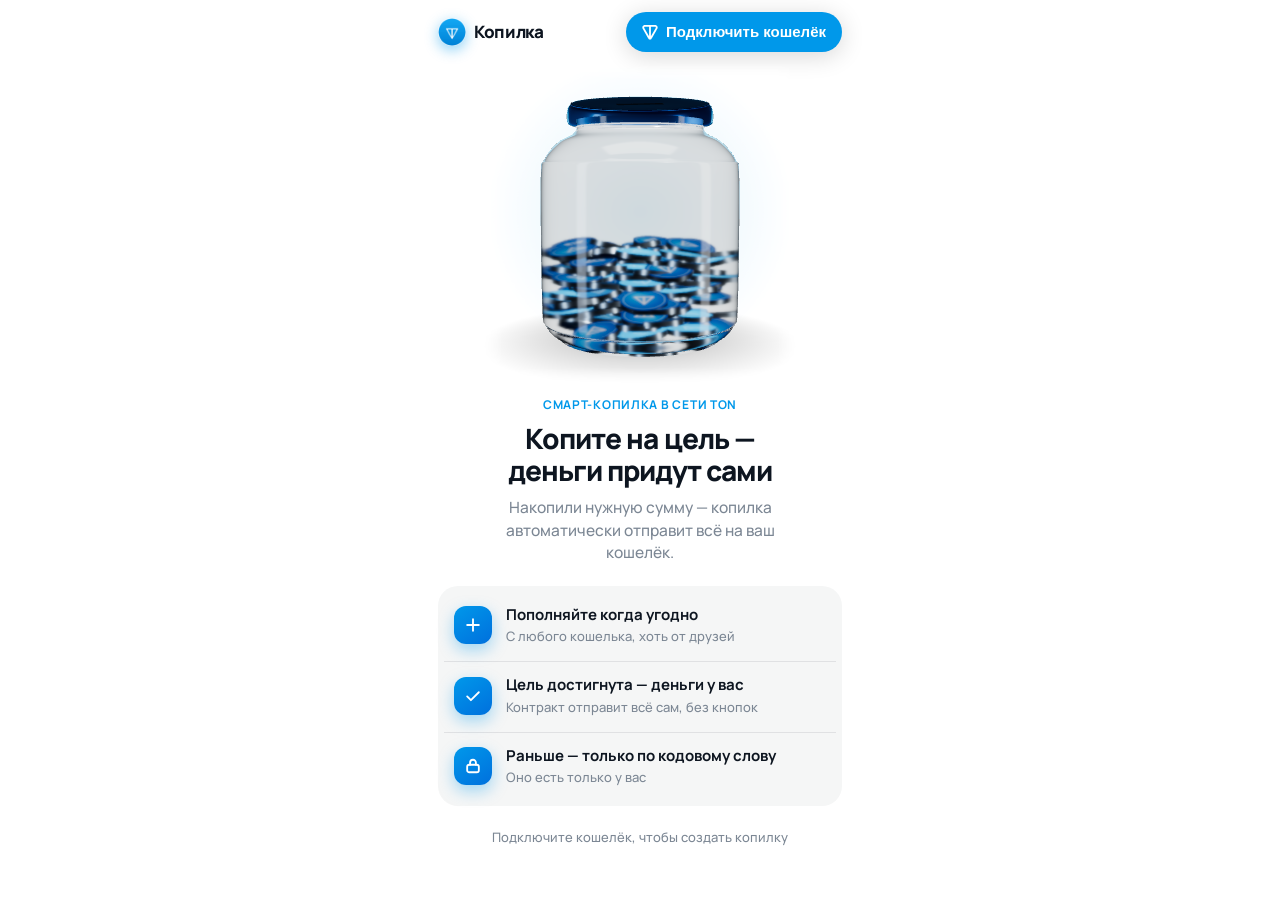
==== commit 5b8e7a74: "Исправлена автовыплата: цель считается по сумме взносов; кнопка для застрявших копилок Co-Authored-B" ====
--- a/index.html
+++ b/index.html
@@ -10,8 +10,8 @@
     <link rel="stylesheet" href="https://fonts.googleapis.com/css2?family=Manrope:wght@400;500;600;700;800&display=swap" />
     <link rel="icon" href="./icon.png" /> 
-  <script type="module" crossorigin src="./assets/index-Bkka3Ez4.js"></script>
-  <link rel="stylesheet" crossorigin href="./assets/index-CfufR-tN.css">
+  <script type="module" crossorigin src="./assets/index-DmciHGGL.js"></script>
+  <link rel="stylesheet" crossorigin href="./assets/index-CQmFr-Lk.css">
 </head>
 <body>
 <main class="app">
@@ -119,6 +119,11 @@
             </div>
         </div>
 
+        <div class="panel stuck" id="p-stuck" hidden>
+            <p><b>Цель набрана, но копилка не открылась сама.</b> Сеть списала крошечную комиссию, и на балансе оказалось чуть меньше цели. Положите 0,05 TON — копилка сразу отправит все деньги на ваш кошелёк.</p>
+            <button type="button" class="primary" id="p-stuck-btn">Открыть копилку</button>
+        </div>
+
         <div class="panel" id="p-closed" hidden>
             <p class="center"><b>Копилка открыта.</b><br />Все деньги отправлены на ваш кошелёк.</p>
             <button type="button" class="primary" id="p-closed-new">Новая копилка</button>
--- a/assets/index-CQmFr-Lk.css
+++ b/assets/index-CQmFr-Lk.css
@@ -0,0 +1 @@
+:root{--bg:var(--tg-theme-bg-color,#fff);--fg:var(--tg-theme-text-color,#0d1520);--muted:var(--tg-theme-hint-color,#7c8794);--panel:color-mix(in srgb, var(--fg) 4%, var(--bg));--field:color-mix(in srgb, var(--fg) 6%, var(--bg));--line:color-mix(in srgb, var(--fg) 9%, transparent);--accent:#0098ea;--accent-2:#0070dd;--accent-soft:color-mix(in srgb, var(--accent) 14%, transparent);--ok:#20b26b;--warn:#e09b12;--bad:var(--tg-theme-destructive-text-color,#ef4f5a);--radius:20px;--font:"Manrope", -apple-system, BlinkMacSystemFont, "Segoe UI", Roboto, Arial, sans-serif;--mono:ui-monospace, SFMono-Regular, Menlo, Consolas, monospace;--lightningcss-light:initial;--lightningcss-dark: ;color-scheme:light}@media (prefers-color-scheme:dark){:root{--bg:var(--tg-theme-bg-color,#0b0f15);--fg:var(--tg-theme-text-color,#eef3f8);--muted:var(--tg-theme-hint-color,#7d8a99);--lightningcss-light: ;--lightningcss-dark:initial;color-scheme:dark}}*{box-sizing:border-box}html,body{background:var(--bg);color:var(--fg);font:500 15px/1.45 var(--font);-webkit-font-smoothing:antialiased;margin:0}[hidden]{display:none!important}p{margin:0}b{font-weight:700}.app{max-width:440px;padding:8px max(18px, env(safe-area-inset-right)) calc(36px + env(safe-area-inset-bottom)) max(18px, env(safe-area-inset-left));flex-direction:column;gap:6px;margin:0 auto;display:flex}.top{justify-content:space-between;align-items:center;gap:10px;min-height:48px;display:flex}.brand{white-space:nowrap;align-items:center;gap:8px;min-width:0;display:flex}.mark{box-shadow:0 4px 14px color-mix(in srgb, var(--accent) 45%, transparent);border-radius:50%}.name{letter-spacing:-.02em;font-size:17px;font-weight:800}.net{color:var(--warn);background:color-mix(in srgb, var(--warn) 14%, transparent);border-radius:999px;padding:2px 7px;font-size:11px;font-weight:700}.net:empty{display:none}#ton-connect{flex-shrink:0}@media (max-width:380px){.name{display:none}}.view{flex-direction:column;gap:22px;padding-top:2px;display:flex}.stage{aspect-ratio:1;width:100%;max-width:300px;margin:0 auto;position:relative}.hero-stage{max-width:320px;margin-bottom:-10px}.stage canvas{cursor:grab;-webkit-mask-composite:source-in;display:block;-webkit-mask-image:linear-gradient(90deg,#0000,#000 7% 93%,#0000),linear-gradient(#0000,#000 5% 95%,#0000);mask-image:linear-gradient(90deg,#0000,#000 7% 93%,#0000),linear-gradient(#0000,#000 5% 95%,#0000);-webkit-mask-composite:source-in;mask-composite:intersect}.stage canvas:active{cursor:grabbing}.intro{text-align:center;flex-direction:column;align-items:center;gap:10px;display:flex}.eyebrow{letter-spacing:.06em;text-transform:uppercase;color:var(--accent);font-size:12px;font-weight:700}h1{letter-spacing:-.035em;text-wrap:balance;margin:0;font-size:28px;font-weight:800;line-height:1.12}.intro p{color:var(--muted);max-width:30ch;font-size:15.5px}.features{background:var(--panel);border-radius:var(--radius);gap:2px;margin:0;padding:6px;list-style:none;display:grid}.features li{align-items:center;gap:14px;padding:12px 10px;display:flex}.features li+li{border-top:1px solid var(--line)}.features b{font-size:15px;display:block}.features small{color:var(--muted);font-size:13px}.ico{background:linear-gradient(145deg, var(--accent), var(--accent-2));width:38px;height:38px;box-shadow:0 6px 16px color-mix(in srgb, var(--accent) 35%, transparent);border-radius:12px;flex:none;place-items:center;display:grid}.ico svg{fill:none;stroke:#fff;stroke-width:2.2px;stroke-linecap:round;stroke-linejoin:round;width:20px;height:20px}.hint{color:var(--muted);font-size:13px}.center{text-align:center;align-self:center}.warn{color:var(--warn);text-align:center;font-size:14px}.muted{color:var(--muted)}.form{flex-direction:column;gap:16px;display:flex}.step{letter-spacing:.06em;text-transform:uppercase;color:var(--accent);font-size:12px;font-weight:700}.field{flex-direction:column;gap:8px;display:flex}.field>span,.big-field>span{color:var(--muted);font-size:13px;font-weight:600}.big-field{flex-direction:column;gap:8px;display:flex}input,select{font:inherit;color:var(--fg);background:var(--field);appearance:none;border:1.5px solid #0000;border-radius:16px;width:100%;min-width:0;padding:14px 16px;font-size:16px;transition:border-color .15s,background .15s}input::placeholder{color:color-mix(in srgb, var(--muted) 70%, transparent)}input:focus,select:focus{border-color:var(--accent);background:var(--bg);outline:none}input[type=number]::-webkit-inner-spin-button{-webkit-appearance:none}.big-input,.suffix-input{align-items:center;display:flex;position:relative}.big-input input{letter-spacing:-.03em;border-radius:22px;padding:16px 84px 16px 20px;font-size:40px;font-weight:800}.big-input em,.suffix-input em{color:var(--muted);pointer-events:none;font-style:normal;font-weight:700;position:absolute;right:18px}.big-input em{font-size:18px}.suffix-input input{padding-right:60px}.grow{flex:150px}select{background-image:linear-gradient(45deg, transparent 50%, var(--muted) 50%), linear-gradient(135deg, var(--muted) 50%, transparent 50%);background-position:calc(100% - 20px) 52%,calc(100% - 15px) 52%;background-repeat:no-repeat;background-size:5px 5px;padding-right:38px}button:focus-visible,a:focus-visible,summary:focus-visible{outline:2px solid var(--accent);outline-offset:2px}.chips{flex-wrap:wrap;gap:8px;display:flex}#c-goal-chips{margin-top:-6px}.chips button,.chip-btn{font:inherit;cursor:pointer;background:var(--accent-soft);color:var(--accent);border:0;border-radius:999px;padding:8px 14px;font-size:14px;font-weight:700;transition:transform .1s,background .15s}.chips button:active,.chip-btn:active{transform:scale(.96)}.summary{color:var(--muted);background:var(--panel);border-radius:16px;padding:14px 16px;font-size:13.5px;line-height:1.55}.risk{color:var(--warn);background:color-mix(in srgb, var(--warn) 10%, transparent);border-radius:14px;padding:12px 14px;font-size:13px;line-height:1.5}.error{color:var(--bad);font-size:14px;font-weight:600}button,a.link{font:inherit;cursor:pointer;text-decoration:none}.primary,.secondary{text-align:center;border:0;border-radius:16px;padding:15px 20px;font-size:15.5px;font-weight:800;transition:transform .1s,opacity .15s,box-shadow .15s}.primary{color:#fff;background:linear-gradient(135deg, #20aaff, var(--accent) 45%, var(--accent-2));box-shadow:0 10px 24px -8px color-mix(in srgb, var(--accent) 70%, transparent), inset 0 1px 0 #ffffff40}.secondary{background:var(--field);color:var(--fg)}.primary:active,.secondary:active{transform:scale(.98)}.primary:disabled,.secondary:disabled{opacity:.4;cursor:not-allowed;box-shadow:none;transform:none}.link{color:var(--accent);background:0 0;border:0;padding:4px 0;font-size:14px;font-weight:700}.row{flex-wrap:wrap;align-items:center;gap:8px;display:flex}.row.links{gap:18px}.code-card{border-radius:var(--radius);border:1.5px dashed color-mix(in srgb, var(--accent) 50%, transparent);background:linear-gradient(180deg, var(--accent-soft), transparent);flex-direction:column;align-items:center;gap:14px;padding:24px 16px 18px;display:flex}.code{font:700 25px/1.2 var(--mono);letter-spacing:.08em;text-align:center;-webkit-user-select:all;user-select:all;word-break:break-word}.note{color:var(--muted);font-size:13.5px;line-height:1.55}.note b{color:var(--fg)}.check{cursor:pointer;align-items:center;gap:12px;padding:4px 0;font-size:15px;font-weight:600;display:flex}.check input{width:22px;height:22px;accent-color:var(--accent);appearance:auto;-webkit-appearance:checkbox;flex:none;padding:0}.switcher{align-items:center;gap:10px;display:flex}.switcher select{border-radius:14px;flex:1;padding:10px 38px 10px 14px;font-size:14px}.jar{flex-direction:column;align-items:center;gap:4px;display:flex}.jar .stage{margin-bottom:-6px}.balance{letter-spacing:-.045em;font-variant-numeric:tabular-nums;align-items:baseline;gap:8px;font-size:48px;font-weight:800;line-height:1;display:flex}.balance small{color:var(--muted);letter-spacing:0;font-size:18px;font-weight:700}.progress{flex-direction:column;gap:8px;width:100%;margin-top:14px;display:flex}.bar{background:var(--field);border-radius:999px;height:10px;overflow:hidden}.bar i{background:linear-gradient(90deg, #36b9ff, var(--accent), var(--accent-2));width:0;height:100%;box-shadow:0 0 14px color-mix(in srgb, var(--accent) 60%, transparent);border-radius:999px;transition:width 1s cubic-bezier(.2,.8,.2,1);display:block}.progress-row{color:var(--muted);font-variant-numeric:tabular-nums;justify-content:space-between;gap:12px;font-size:13px;font-weight:600;display:flex}#p-status{color:var(--fg)}.panel{background:var(--panel);border-radius:var(--radius);flex-direction:column;gap:12px;padding:16px;display:flex}.stuck{border:1.5px solid color-mix(in srgb, var(--accent) 45%, transparent);font-size:14px;line-height:1.5}.panel-title{font-size:16px;font-weight:800}.stats{grid-template-columns:1fr 1fr;gap:10px;display:grid}.stats div{background:var(--panel);border-radius:18px;flex-direction:column;gap:2px;padding:14px 16px;display:flex}.stats small{color:var(--muted);font-size:12.5px;font-weight:600}.stats b{letter-spacing:-.02em;font-variant-numeric:tabular-nums;font-size:18px;font-weight:800}.unlock summary{cursor:pointer;justify-content:space-between;align-items:center;font-size:15px;font-weight:700;list-style:none;display:flex}.unlock summary:after{content:"›";color:var(--muted);font-size:22px;line-height:1;transition:transform .2s}.unlock[open] summary:after{transform:rotate(90deg)}.unlock summary::-webkit-details-marker{display:none}#p-word{font-family:var(--mono);letter-spacing:.05em;text-transform:uppercase}.addr{flex-direction:column;gap:6px;padding:4px 4px 0;display:flex}.addr code{font:12.5px/1.5 var(--mono);word-break:break-all;color:var(--fg);opacity:.85}.toast{left:50%;bottom:calc(20px + env(safe-area-inset-bottom));background:var(--fg);max-width:min(90vw,420px);color:var(--bg);z-index:10;border-radius:999px;padding:11px 18px;font-size:14px;font-weight:600;position:fixed;transform:translate(-50%);box-shadow:0 10px 30px #00000040}@media (prefers-reduced-motion:reduce){.bar i{transition:none}}
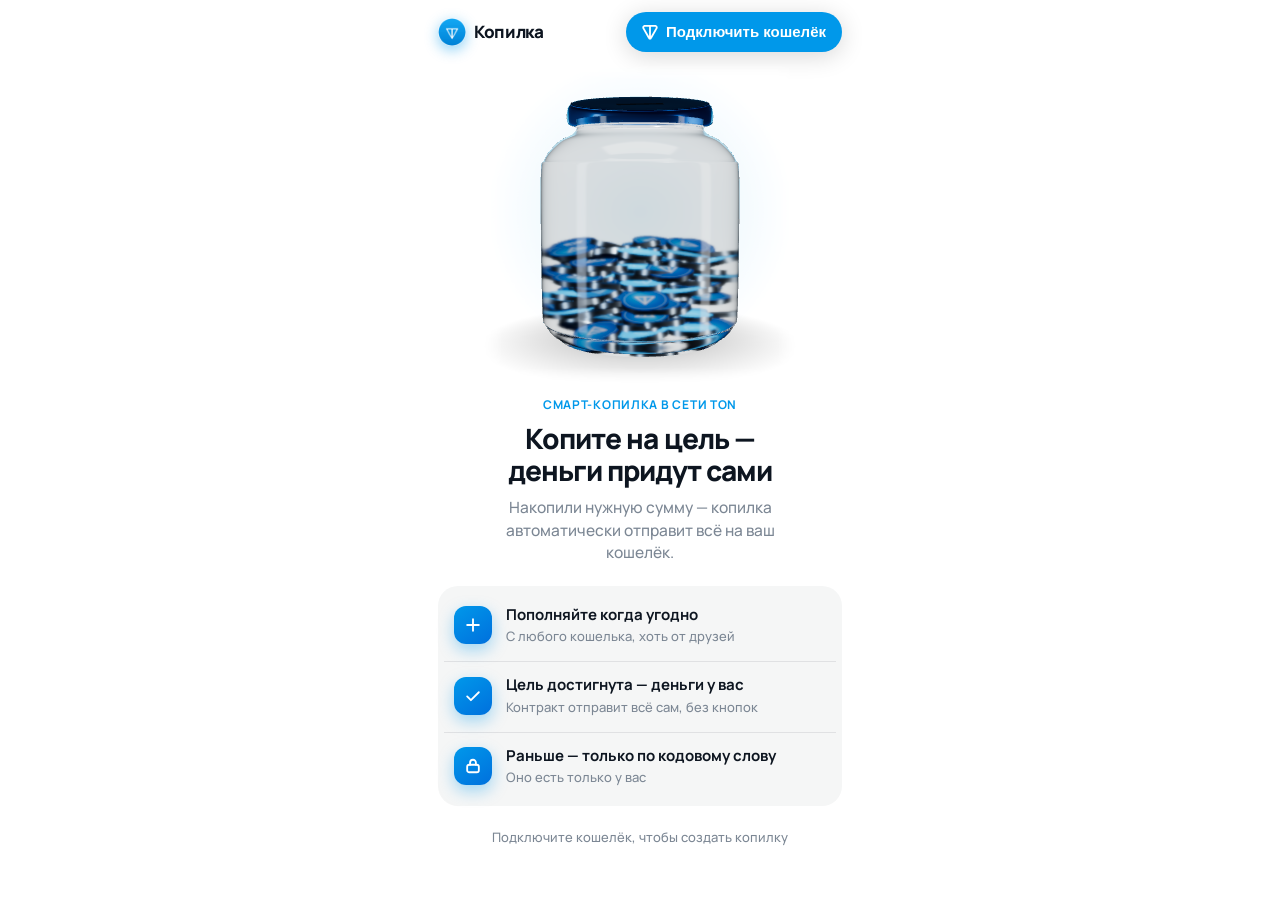
==== commit f950bf0d: "Уведомления, совместные копилки, история пополнений, несколько копилок, напоминания Co-Authored-By: " ====
--- a/index.html
+++ b/index.html
@@ -10,8 +10,8 @@
     <link rel="stylesheet" href="https://fonts.googleapis.com/css2?family=Manrope:wght@400;500;600;700;800&display=swap" />
     <link rel="icon" href="./icon.png" /> 
-  <script type="module" crossorigin src="./assets/index-DmciHGGL.js"></script>
-  <link rel="stylesheet" crossorigin href="./assets/index-CQmFr-Lk.css">
+  <script type="module" crossorigin src="./assets/index-DiVC8lAy.js"></script>
+  <link rel="stylesheet" crossorigin href="./assets/index-CPhoZn8l.css">
 </head>
 <body>
 <main class="app">
@@ -55,6 +55,10 @@
         <form id="create-form" class="form" novalidate>
             <div class="step">Шаг 1 из 2</div>
             <h1>На что копим?</h1>
+            <label class="field">
+                <span>Название</span>
+                <input type="text" id="c-name" maxlength="40" placeholder="Например, Отпуск" autocomplete="off" />
+            </label>
             <label class="big-field">
                 <span>Цель</span>
                 <div class="big-input">
@@ -105,13 +109,11 @@
 
     <!-- Копилка -->
     <section id="view-piggy" class="view" hidden>
-        <div class="switcher" id="switcher" hidden>
-            <select id="p-select" aria-label="Выбрать копилку"></select>
-            <button type="button" class="chip-btn" id="p-new">+ Новая</button>
-        </div>
+        <div class="tabs" id="p-tabs" role="tablist" aria-label="Ваши копилки"></div>
 
         <div class="jar">
             <div class="stage" id="coin-piggy"></div>
+            <div class="piggy-name"><span id="p-name">Копилка</span><span class="badge" id="p-shared" hidden>Совместная</span></div>
             <div class="balance"><span id="p-balance">—</span><small>TON</small></div>
             <div class="progress">
                 <div class="bar"><i id="p-ring"></i></div>
@@ -154,6 +156,29 @@
             <div><small>Внесено</small><b id="p-total">—</b></div>
         </div>
 
+        <div class="panel" id="p-history">
+            <div class="panel-title">История пополнений</div>
+            <ul class="history" id="p-history-list"></ul>
+            <p class="hint" id="p-history-empty">Пока пополнений нет</p>
+        </div>
+
+        <div class="panel" id="p-share" hidden>
+            <div class="panel-title">Копим вместе</div>
+            <p class="hint">Пригласите друзей — они смогут пополнять копилку и будут получать уведомления. Забрать деньги может только владелец.</p>
+            <div class="members" id="p-members"></div>
+            <button type="button" class="secondary" id="p-invite">Пригласить друга</button>
+        </div>
+
+        <div class="panel" id="p-remind-panel" hidden>
+            <div class="panel-title">Напоминания</div>
+            <select id="p-remind" aria-label="Как часто напоминать">
+                <option value="off">Не напоминать</option>
+                <option value="daily">Каждый день в 12:00</option>
+                <option value="weekly">По понедельникам в 12:00</option>
+            </select>
+            <p class="hint">Бот напишет в Telegram. Уведомления о пополнениях приходят всегда.</p>
+        </div>
+
         <details class="panel unlock" id="p-unlock">
             <summary>Забрать раньше цели</summary>
             <p class="hint">Введите кодовое слово из шага создания. Все деньги уйдут на ваш кошелёк, копилка закроется.</p>
@@ -169,6 +194,7 @@
             <div class="row links">
                 <button type="button" class="link" id="p-copy">Скопировать</button>
                 <a class="link" id="p-explorer" target="_blank" rel="noopener">Открыть в Tonviewer</a>
+                <button type="button" class="link muted-link" id="p-leave" hidden>Убрать из списка</button>
             </div>
         </div>
     </section>
--- a/assets/index-CPhoZn8l.css
+++ b/assets/index-CPhoZn8l.css
@@ -0,0 +1 @@
+:root{--bg:var(--tg-theme-bg-color,#fff);--fg:var(--tg-theme-text-color,#0d1520);--muted:var(--tg-theme-hint-color,#7c8794);--panel:color-mix(in srgb, var(--fg) 4%, var(--bg));--field:color-mix(in srgb, var(--fg) 6%, var(--bg));--line:color-mix(in srgb, var(--fg) 9%, transparent);--accent:#0098ea;--accent-2:#0070dd;--accent-soft:color-mix(in srgb, var(--accent) 14%, transparent);--ok:#20b26b;--warn:#e09b12;--bad:var(--tg-theme-destructive-text-color,#ef4f5a);--radius:20px;--font:"Manrope", -apple-system, BlinkMacSystemFont, "Segoe UI", Roboto, Arial, sans-serif;--mono:ui-monospace, SFMono-Regular, Menlo, Consolas, monospace;--lightningcss-light:initial;--lightningcss-dark: ;color-scheme:light}@media (prefers-color-scheme:dark){:root{--bg:var(--tg-theme-bg-color,#0b0f15);--fg:var(--tg-theme-text-color,#eef3f8);--muted:var(--tg-theme-hint-color,#7d8a99);--lightningcss-light: ;--lightningcss-dark:initial;color-scheme:dark}}*{box-sizing:border-box}html,body{background:var(--bg);color:var(--fg);font:500 15px/1.45 var(--font);-webkit-font-smoothing:antialiased;margin:0}[hidden]{display:none!important}p{margin:0}b{font-weight:700}.app{max-width:440px;padding:8px max(18px, env(safe-area-inset-right)) calc(36px + env(safe-area-inset-bottom)) max(18px, env(safe-area-inset-left));flex-direction:column;gap:6px;margin:0 auto;display:flex}.top{justify-content:space-between;align-items:center;gap:10px;min-height:48px;display:flex}.brand{white-space:nowrap;align-items:center;gap:8px;min-width:0;display:flex}.mark{box-shadow:0 4px 14px color-mix(in srgb, var(--accent) 45%, transparent);border-radius:50%}.name{letter-spacing:-.02em;font-size:17px;font-weight:800}.net{color:var(--warn);background:color-mix(in srgb, var(--warn) 14%, transparent);border-radius:999px;padding:2px 7px;font-size:11px;font-weight:700}.net:empty{display:none}#ton-connect{flex-shrink:0}@media (max-width:380px){.name{display:none}}.view{flex-direction:column;gap:22px;padding-top:2px;display:flex}.stage{aspect-ratio:1;width:100%;max-width:300px;margin:0 auto;position:relative}.hero-stage{max-width:320px;margin-bottom:-10px}.stage canvas{cursor:grab;-webkit-mask-composite:source-in;display:block;-webkit-mask-image:linear-gradient(90deg,#0000,#000 7% 93%,#0000),linear-gradient(#0000,#000 5% 95%,#0000);mask-image:linear-gradient(90deg,#0000,#000 7% 93%,#0000),linear-gradient(#0000,#000 5% 95%,#0000);-webkit-mask-composite:source-in;mask-composite:intersect}.stage canvas:active{cursor:grabbing}.intro{text-align:center;flex-direction:column;align-items:center;gap:10px;display:flex}.eyebrow{letter-spacing:.06em;text-transform:uppercase;color:var(--accent);font-size:12px;font-weight:700}h1{letter-spacing:-.035em;text-wrap:balance;margin:0;font-size:28px;font-weight:800;line-height:1.12}.intro p{color:var(--muted);max-width:30ch;font-size:15.5px}.features{background:var(--panel);border-radius:var(--radius);gap:2px;margin:0;padding:6px;list-style:none;display:grid}.features li{align-items:center;gap:14px;padding:12px 10px;display:flex}.features li+li{border-top:1px solid var(--line)}.features b{font-size:15px;display:block}.features small{color:var(--muted);font-size:13px}.ico{background:linear-gradient(145deg, var(--accent), var(--accent-2));width:38px;height:38px;box-shadow:0 6px 16px color-mix(in srgb, var(--accent) 35%, transparent);border-radius:12px;flex:none;place-items:center;display:grid}.ico svg{fill:none;stroke:#fff;stroke-width:2.2px;stroke-linecap:round;stroke-linejoin:round;width:20px;height:20px}.hint{color:var(--muted);font-size:13px}.center{text-align:center;align-self:center}.warn{color:var(--warn);text-align:center;font-size:14px}.muted{color:var(--muted)}.form{flex-direction:column;gap:16px;display:flex}.step{letter-spacing:.06em;text-transform:uppercase;color:var(--accent);font-size:12px;font-weight:700}.field{flex-direction:column;gap:8px;display:flex}.field>span,.big-field>span{color:var(--muted);font-size:13px;font-weight:600}.big-field{flex-direction:column;gap:8px;display:flex}input,select{font:inherit;color:var(--fg);background:var(--field);appearance:none;border:1.5px solid #0000;border-radius:16px;width:100%;min-width:0;padding:14px 16px;font-size:16px;transition:border-color .15s,background .15s}input::placeholder{color:color-mix(in srgb, var(--muted) 70%, transparent)}input:focus,select:focus{border-color:var(--accent);background:var(--bg);outline:none}input[type=number]::-webkit-inner-spin-button{-webkit-appearance:none}.big-input,.suffix-input{align-items:center;display:flex;position:relative}.big-input input{letter-spacing:-.03em;border-radius:22px;padding:16px 84px 16px 20px;font-size:40px;font-weight:800}.big-input em,.suffix-input em{color:var(--muted);pointer-events:none;font-style:normal;font-weight:700;position:absolute;right:18px}.big-input em{font-size:18px}.suffix-input input{padding-right:60px}.grow{flex:150px}select{background-image:linear-gradient(45deg, transparent 50%, var(--muted) 50%), linear-gradient(135deg, var(--muted) 50%, transparent 50%);background-position:calc(100% - 20px) 52%,calc(100% - 15px) 52%;background-repeat:no-repeat;background-size:5px 5px;padding-right:38px}button:focus-visible,a:focus-visible,summary:focus-visible{outline:2px solid var(--accent);outline-offset:2px}.chips{flex-wrap:wrap;gap:8px;display:flex}#c-goal-chips{margin-top:-6px}.chips button,.chip-btn{font:inherit;cursor:pointer;background:var(--accent-soft);color:var(--accent);border:0;border-radius:999px;padding:8px 14px;font-size:14px;font-weight:700;transition:transform .1s,background .15s}.chips button:active,.chip-btn:active{transform:scale(.96)}.summary{color:var(--muted);background:var(--panel);border-radius:16px;padding:14px 16px;font-size:13.5px;line-height:1.55}.risk{color:var(--warn);background:color-mix(in srgb, var(--warn) 10%, transparent);border-radius:14px;padding:12px 14px;font-size:13px;line-height:1.5}.error{color:var(--bad);font-size:14px;font-weight:600}button,a.link{font:inherit;cursor:pointer;text-decoration:none}.primary,.secondary{text-align:center;border:0;border-radius:16px;padding:15px 20px;font-size:15.5px;font-weight:800;transition:transform .1s,opacity .15s,box-shadow .15s}.primary{color:#fff;background:linear-gradient(135deg, #20aaff, var(--accent) 45%, var(--accent-2));box-shadow:0 10px 24px -8px color-mix(in srgb, var(--accent) 70%, transparent), inset 0 1px 0 #ffffff40}.secondary{background:var(--field);color:var(--fg)}.primary:active,.secondary:active{transform:scale(.98)}.primary:disabled,.secondary:disabled{opacity:.4;cursor:not-allowed;box-shadow:none;transform:none}.link{color:var(--accent);background:0 0;border:0;padding:4px 0;font-size:14px;font-weight:700}.row{flex-wrap:wrap;align-items:center;gap:8px;display:flex}.row.links{gap:18px}.code-card{border-radius:var(--radius);border:1.5px dashed color-mix(in srgb, var(--accent) 50%, transparent);background:linear-gradient(180deg, var(--accent-soft), transparent);flex-direction:column;align-items:center;gap:14px;padding:24px 16px 18px;display:flex}.code{font:700 25px/1.2 var(--mono);letter-spacing:.08em;text-align:center;-webkit-user-select:all;user-select:all;word-break:break-word}.note{color:var(--muted);font-size:13.5px;line-height:1.55}.note b{color:var(--fg)}.check{cursor:pointer;align-items:center;gap:12px;padding:4px 0;font-size:15px;font-weight:600;display:flex}.check input{width:22px;height:22px;accent-color:var(--accent);appearance:auto;-webkit-appearance:checkbox;flex:none;padding:0}.tabs{scrollbar-width:none;gap:8px;padding:2px 0 4px;display:flex;overflow-x:auto}.tabs::-webkit-scrollbar{display:none}.tabs button{font:inherit;cursor:pointer;background:var(--panel);color:var(--muted);white-space:nowrap;border:0;border-radius:999px;flex:none;padding:9px 16px;font-size:14px;font-weight:700}.tabs button[aria-selected=true]{background:var(--accent-soft);color:var(--accent)}.tabs button.add{color:var(--accent)}.piggy-name{color:var(--muted);align-items:center;gap:8px;margin-bottom:2px;font-size:15px;font-weight:700;display:flex}.badge{letter-spacing:.03em;text-transform:uppercase;color:var(--accent);background:var(--accent-soft);border-radius:999px;padding:3px 8px;font-size:11px;font-weight:800}.history{flex-direction:column;margin:0;padding:0;list-style:none;display:flex}.history li{justify-content:space-between;align-items:center;gap:12px;padding:10px 0;display:flex}.history li+li{border-top:1px solid var(--line)}.history .who{font-size:14.5px;font-weight:700}.history .when{color:var(--muted);font-size:12.5px}.history .amt{font-variant-numeric:tabular-nums;color:var(--ok);white-space:nowrap;font-weight:800}.history .amt.out{color:var(--fg)}.members{flex-wrap:wrap;gap:8px;display:flex}.members span{background:var(--field);border-radius:999px;padding:6px 12px;font-size:13.5px;font-weight:600}.members span.owner:after{content:" · владелец";color:var(--muted);font-weight:500}.muted-link{color:var(--muted)}.switcher{align-items:center;gap:10px;display:flex}.switcher select{border-radius:14px;flex:1;padding:10px 38px 10px 14px;font-size:14px}.jar{flex-direction:column;align-items:center;gap:4px;display:flex}.jar .stage{margin-bottom:-6px}.balance{letter-spacing:-.045em;font-variant-numeric:tabular-nums;align-items:baseline;gap:8px;font-size:48px;font-weight:800;line-height:1;display:flex}.balance small{color:var(--muted);letter-spacing:0;font-size:18px;font-weight:700}.progress{flex-direction:column;gap:8px;width:100%;margin-top:14px;display:flex}.bar{background:var(--field);border-radius:999px;height:10px;overflow:hidden}.bar i{background:linear-gradient(90deg, #36b9ff, var(--accent), var(--accent-2));width:0;height:100%;box-shadow:0 0 14px color-mix(in srgb, var(--accent) 60%, transparent);border-radius:999px;transition:width 1s cubic-bezier(.2,.8,.2,1);display:block}.progress-row{color:var(--muted);font-variant-numeric:tabular-nums;justify-content:space-between;gap:12px;font-size:13px;font-weight:600;display:flex}#p-status{color:var(--fg)}.panel{background:var(--panel);border-radius:var(--radius);flex-direction:column;gap:12px;padding:16px;display:flex}.stuck{border:1.5px solid color-mix(in srgb, var(--accent) 45%, transparent);font-size:14px;line-height:1.5}.panel-title{font-size:16px;font-weight:800}.stats{grid-template-columns:1fr 1fr;gap:10px;display:grid}.stats div{background:var(--panel);border-radius:18px;flex-direction:column;gap:2px;padding:14px 16px;display:flex}.stats small{color:var(--muted);font-size:12.5px;font-weight:600}.stats b{letter-spacing:-.02em;font-variant-numeric:tabular-nums;font-size:18px;font-weight:800}.unlock summary{cursor:pointer;justify-content:space-between;align-items:center;font-size:15px;font-weight:700;list-style:none;display:flex}.unlock summary:after{content:"›";color:var(--muted);font-size:22px;line-height:1;transition:transform .2s}.unlock[open] summary:after{transform:rotate(90deg)}.unlock summary::-webkit-details-marker{display:none}#p-word{font-family:var(--mono);letter-spacing:.05em;text-transform:uppercase}.addr{flex-direction:column;gap:6px;padding:4px 4px 0;display:flex}.addr code{font:12.5px/1.5 var(--mono);word-break:break-all;color:var(--fg);opacity:.85}.toast{left:50%;bottom:calc(20px + env(safe-area-inset-bottom));background:var(--fg);max-width:min(90vw,420px);color:var(--bg);z-index:10;border-radius:999px;padding:11px 18px;font-size:14px;font-weight:600;position:fixed;transform:translate(-50%);box-shadow:0 10px 30px #00000040}@media (prefers-reduced-motion:reduce){.bar i{transition:none}}
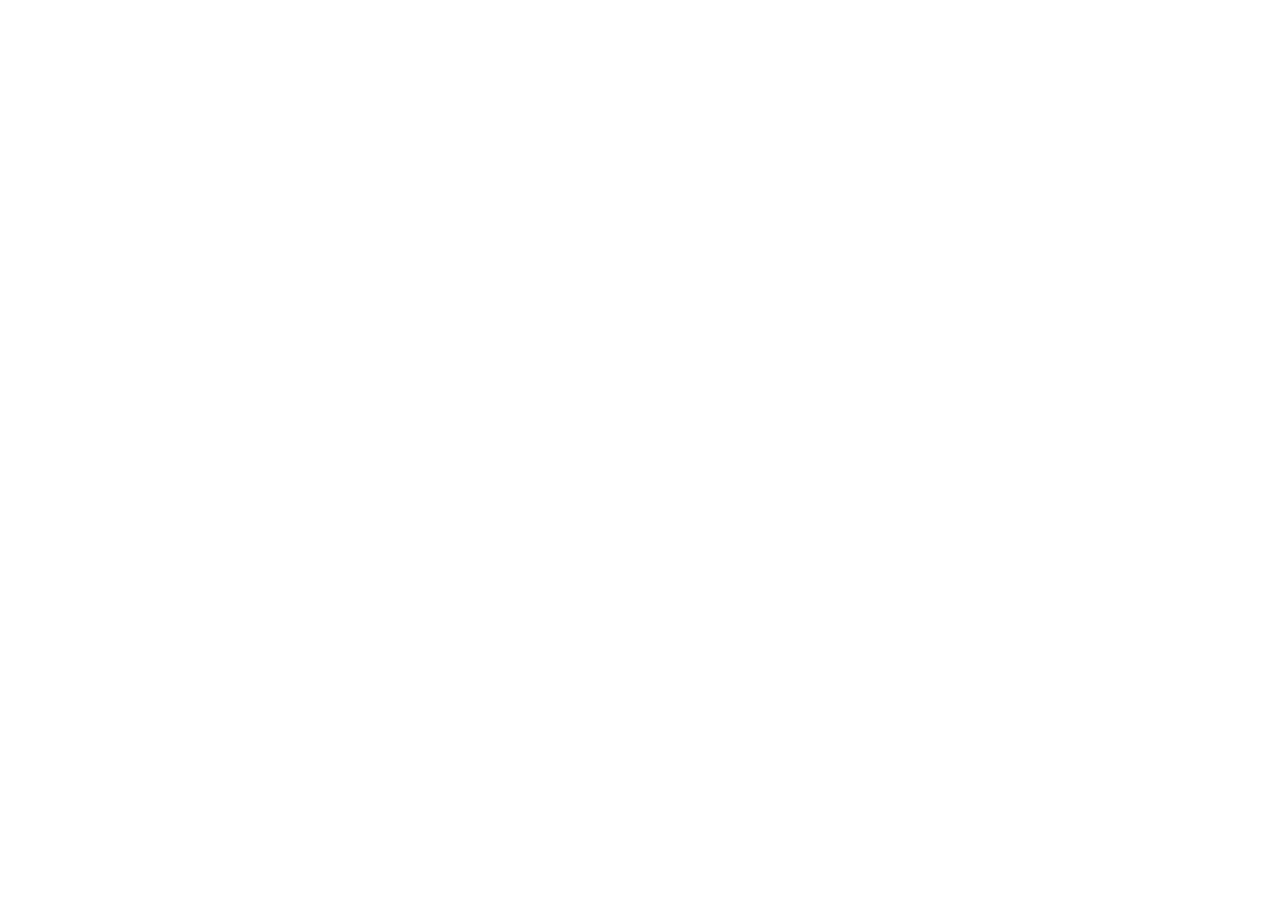
==== commit 68eb4454: "Сайт переехал на tonkopilka.pages.dev — переадресация Co-Authored-By: Claude Opus 5.5 <noreply@anthr" ====
--- a/index.html
+++ b/index.html
@@ -1,206 +1,8 @@
-<!doctype html>
-<html lang="ru">
-<head>
-    <meta charset="utf-8" />
-    <meta name="viewport" content="width=device-width, initial-scale=1, viewport-fit=cover" />
-    <title>Копилка TON</title>
-    <script src="https://telegram.org/js/telegram-web-app.js"></script>
-    <link rel="preconnect" href="https://fonts.googleapis.com" />
-    <link rel="preconnect" href="https://fonts.gstatic.com" crossorigin />
-    <link rel="stylesheet" href="https://fonts.googleapis.com/css2?family=Manrope:wght@400;500;600;700;800&display=swap" />
-    <link rel="icon" href="./icon.png" />-
-  <script type="module" crossorigin src="./assets/index-DiVC8lAy.js"></script>
-  <link rel="stylesheet" crossorigin href="./assets/index-CPhoZn8l.css">
-</head>
-<body>
-<main class="app">
-    <header class="top">
-        <div class="brand">
-            <img class="mark" src="./icon.png" alt="" width="28" height="28" />
-            <span class="name">Копилка</span>
-            <span class="net" id="net"></span>
-        </div>
-        <div id="ton-connect"></div>
-    </header>
-
-    <!-- Кошелёк не подключён -->
-    <section id="view-connect" class="view" hidden>
-        <div class="stage hero-stage" id="coin-connect"></div>
-        <div class="intro">
-            <span class="eyebrow">Смарт-копилка в сети TON</span>
-            <h1>Копите на цель — деньги придут сами</h1>
-            <p>Накопили нужную сумму — копилка автоматически отправит всё на ваш кошелёк.</p>
-        </div>
-        <ul class="features">
-            <li>
-                <span class="ico" aria-hidden="true"><svg viewBox="0 0 24 24"><path d="M12 5v14M5 12h14"/></svg></span>
-                <div><b>Пополняйте когда угодно</b><small>С любого кошелька, хоть от друзей</small></div>
-            </li>
-            <li>
-                <span class="ico" aria-hidden="true"><svg viewBox="0 0 24 24"><path d="M5 12.5l4.5 4.5L19 7.5"/></svg></span>
-                <div><b>Цель достигнута — деньги у вас</b><small>Контракт отправит всё сам, без кнопок</small></div>
-            </li>
-            <li>
-                <span class="ico" aria-hidden="true"><svg viewBox="0 0 24 24"><rect x="5" y="10.5" width="14" height="9" rx="2.5"/><path d="M8.5 10.5V8a3.5 3.5 0 0 1 7 0v2.5"/></svg></span>
-                <div><b>Раньше — только по кодовому слову</b><small>Оно есть только у вас</small></div>
-            </li>
-        </ul>
-        <p class="hint center">Подключите кошелёк, чтобы создать копилку</p>
-        <p class="warn" id="wrong-net" hidden></p>
-    </section>
-
-    <!-- Шаг 1: цель -->
-    <section id="view-create" class="view" hidden>
-        <form id="create-form" class="form" novalidate>
-            <div class="step">Шаг 1 из 2</div>
-            <h1>На что копим?</h1>
-            <label class="field">
-                <span>Название</span>
-                <input type="text" id="c-name" maxlength="40" placeholder="Например, Отпуск" autocomplete="off" />
-            </label>
-            <label class="big-field">
-                <span>Цель</span>
-                <div class="big-input">
-                    <input type="number" id="c-goal" min="1" step="1" inputmode="decimal" placeholder="500" required />
-                    <em>TON</em>
-                </div>
-            </label>
-            <div class="chips" id="c-goal-chips">
-                <button type="button" data-goal="50">50</button>
-                <button type="button" data-goal="100">100</button>
-                <button type="button" data-goal="500">500</button>
-                <button type="button" data-goal="1000">1 000</button>
-            </div>
-            <label class="field">
-                <span>Первый взнос</span>
-                <div class="suffix-input">
-                    <input type="number" id="c-first" min="0.1" step="0.1" value="1" inputmode="decimal" required />
-                    <em>TON</em>
-                </div>
-            </label>
-            <p class="summary" id="c-summary"></p>
-            <p class="risk" id="c-risk" hidden>Это основная сеть: копилка работает с настоящими TON. Контракт покрыт тестами, но не проходил профессиональный аудит — для начала создайте копилку на небольшую сумму.</p>
-            <p class="error" id="c-error" hidden></p>
-            <button type="submit" class="primary">Дальше</button>
-            <button type="button" class="link center" id="c-back" hidden>Назад</button>
-        </form>
-    </section>
-
-    <!-- Шаг 2: кодовое слово -->
-    <section id="view-code" class="view" hidden>
-        <div class="form">
-            <div class="step">Шаг 2 из 2</div>
-            <h1>Ваше кодовое слово</h1>
-            <p class="muted">Понадобится, только если захотите забрать деньги раньше цели. Запишите на бумагу или отдайте тому, кому доверяете.</p>
-            <div class="code-card">
-                <div class="code" id="k-word">—</div>
-                <button type="button" class="chip-btn" id="k-copy">Скопировать</button>
-            </div>
-            <p class="note">Слово показывается <b>один раз</b> и нигде не сохраняется. Потеряете его — деньги придут только после достижения цели.</p>
-            <label class="check">
-                <input type="checkbox" id="k-saved" />
-                <span>Я сохранил(а) кодовое слово</span>
-            </label>
-            <button type="button" class="primary" id="k-create" disabled>Создать копилку</button>
-            <button type="button" class="link center" id="k-back">Назад</button>
-        </div>
-    </section>
-
-    <!-- Копилка -->
-    <section id="view-piggy" class="view" hidden>
-        <div class="tabs" id="p-tabs" role="tablist" aria-label="Ваши копилки"></div>
-
-        <div class="jar">
-            <div class="stage" id="coin-piggy"></div>
-            <div class="piggy-name"><span id="p-name">Копилка</span><span class="badge" id="p-shared" hidden>Совместная</span></div>
-            <div class="balance"><span id="p-balance">—</span><small>TON</small></div>
-            <div class="progress">
-                <div class="bar"><i id="p-ring"></i></div>
-                <div class="progress-row"><span id="p-status">—</span><span id="p-left">—</span></div>
-            </div>
-        </div>
-
-        <div class="panel stuck" id="p-stuck" hidden>
-            <p><b>Цель набрана, но копилка не открылась сама.</b> Сеть списала крошечную комиссию, и на балансе оказалось чуть меньше цели. Положите 0,05 TON — копилка сразу отправит все деньги на ваш кошелёк.</p>
-            <button type="button" class="primary" id="p-stuck-btn">Открыть копилку</button>
-        </div>
-
-        <div class="panel" id="p-closed" hidden>
-            <p class="center"><b>Копилка открыта.</b><br />Все деньги отправлены на ваш кошелёк.</p>
-            <button type="button" class="primary" id="p-closed-new">Новая копилка</button>
-            <button type="button" class="link center" id="p-forget">Убрать из списка</button>
-        </div>
-
-        <p class="panel hint center" id="p-pending" hidden>Ждём подтверждения в сети — обычно до минуты</p>
-
-        <form class="panel" id="p-deposit-form" novalidate>
-            <div class="panel-title">Отложить</div>
-            <div class="row">
-                <div class="suffix-input grow">
-                    <input type="number" id="p-amount" min="0.01" step="0.1" inputmode="decimal" placeholder="0" aria-label="Сумма пополнения в TON" />
-                    <em>TON</em>
-                </div>
-                <button type="submit" class="primary">Положить</button>
-            </div>
-            <div class="chips" id="p-chips">
-                <button type="button" data-amount="1">+1</button>
-                <button type="button" data-amount="5">+5</button>
-                <button type="button" data-amount="10">+10</button>
-                <button type="button" data-amount="25">+25</button>
-            </div>
-        </form>
-
-        <div class="stats" id="p-facts">
-            <div><small>Цель</small><b id="p-goal">—</b></div>
-            <div><small>Внесено</small><b id="p-total">—</b></div>
-        </div>
-
-        <div class="panel" id="p-history">
-            <div class="panel-title">История пополнений</div>
-            <ul class="history" id="p-history-list"></ul>
-            <p class="hint" id="p-history-empty">Пока пополнений нет</p>
-        </div>
-
-        <div class="panel" id="p-share" hidden>
-            <div class="panel-title">Копим вместе</div>
-            <p class="hint">Пригласите друзей — они смогут пополнять копилку и будут получать уведомления. Забрать деньги может только владелец.</p>
-            <div class="members" id="p-members"></div>
-            <button type="button" class="secondary" id="p-invite">Пригласить друга</button>
-        </div>
-
-        <div class="panel" id="p-remind-panel" hidden>
-            <div class="panel-title">Напоминания</div>
-            <select id="p-remind" aria-label="Как часто напоминать">
-                <option value="off">Не напоминать</option>
-                <option value="daily">Каждый день в 12:00</option>
-                <option value="weekly">По понедельникам в 12:00</option>
-            </select>
-            <p class="hint">Бот напишет в Telegram. Уведомления о пополнениях приходят всегда.</p>
-        </div>
-
-        <details class="panel unlock" id="p-unlock">
-            <summary>Забрать раньше цели</summary>
-            <p class="hint">Введите кодовое слово из шага создания. Все деньги уйдут на ваш кошелёк, копилка закроется.</p>
-            <div class="row">
-                <input type="text" id="p-word" class="grow" autocomplete="off" autocapitalize="characters" spellcheck="false" placeholder="XXXX-XXXX-XXXX-XXXX" aria-label="Кодовое слово" />
-                <button type="button" class="secondary" id="p-unlock-btn">Открыть</button>
-            </div>
-        </details>
-
-        <div class="addr">
-            <span class="hint">Адрес копилки — пополнять можно с любого кошелька</span>
-            <code id="p-address">—</code>
-            <div class="row links">
-                <button type="button" class="link" id="p-copy">Скопировать</button>
-                <a class="link" id="p-explorer" target="_blank" rel="noopener">Открыть в Tonviewer</a>
-                <button type="button" class="link muted-link" id="p-leave" hidden>Убрать из списка</button>
-            </div>
-        </div>
-    </section>
-
-    <div class="toast" id="toast" role="status" hidden></div>
-</main>-
-</body>
-</html>
+<!doctype html>
+<html lang="ru"><head><meta charset="utf-8"><title>Копилка TON переехала</title>
+<meta name="robots" content="noindex">
+<script>location.replace("https://tonkopilka.pages.dev/" + location.search + location.hash);</script>
+<meta http-equiv="refresh" content="0; url=https://tonkopilka.pages.dev/">
+</head><body style="font-family:sans-serif;background:#0b0f15;color:#eef3f8;text-align:center;padding:40px">
+Копилка TON переехала: <a style="color:#0098ea" href="https://tonkopilka.pages.dev/">https://tonkopilka.pages.dev/</a>
+</body></html>
